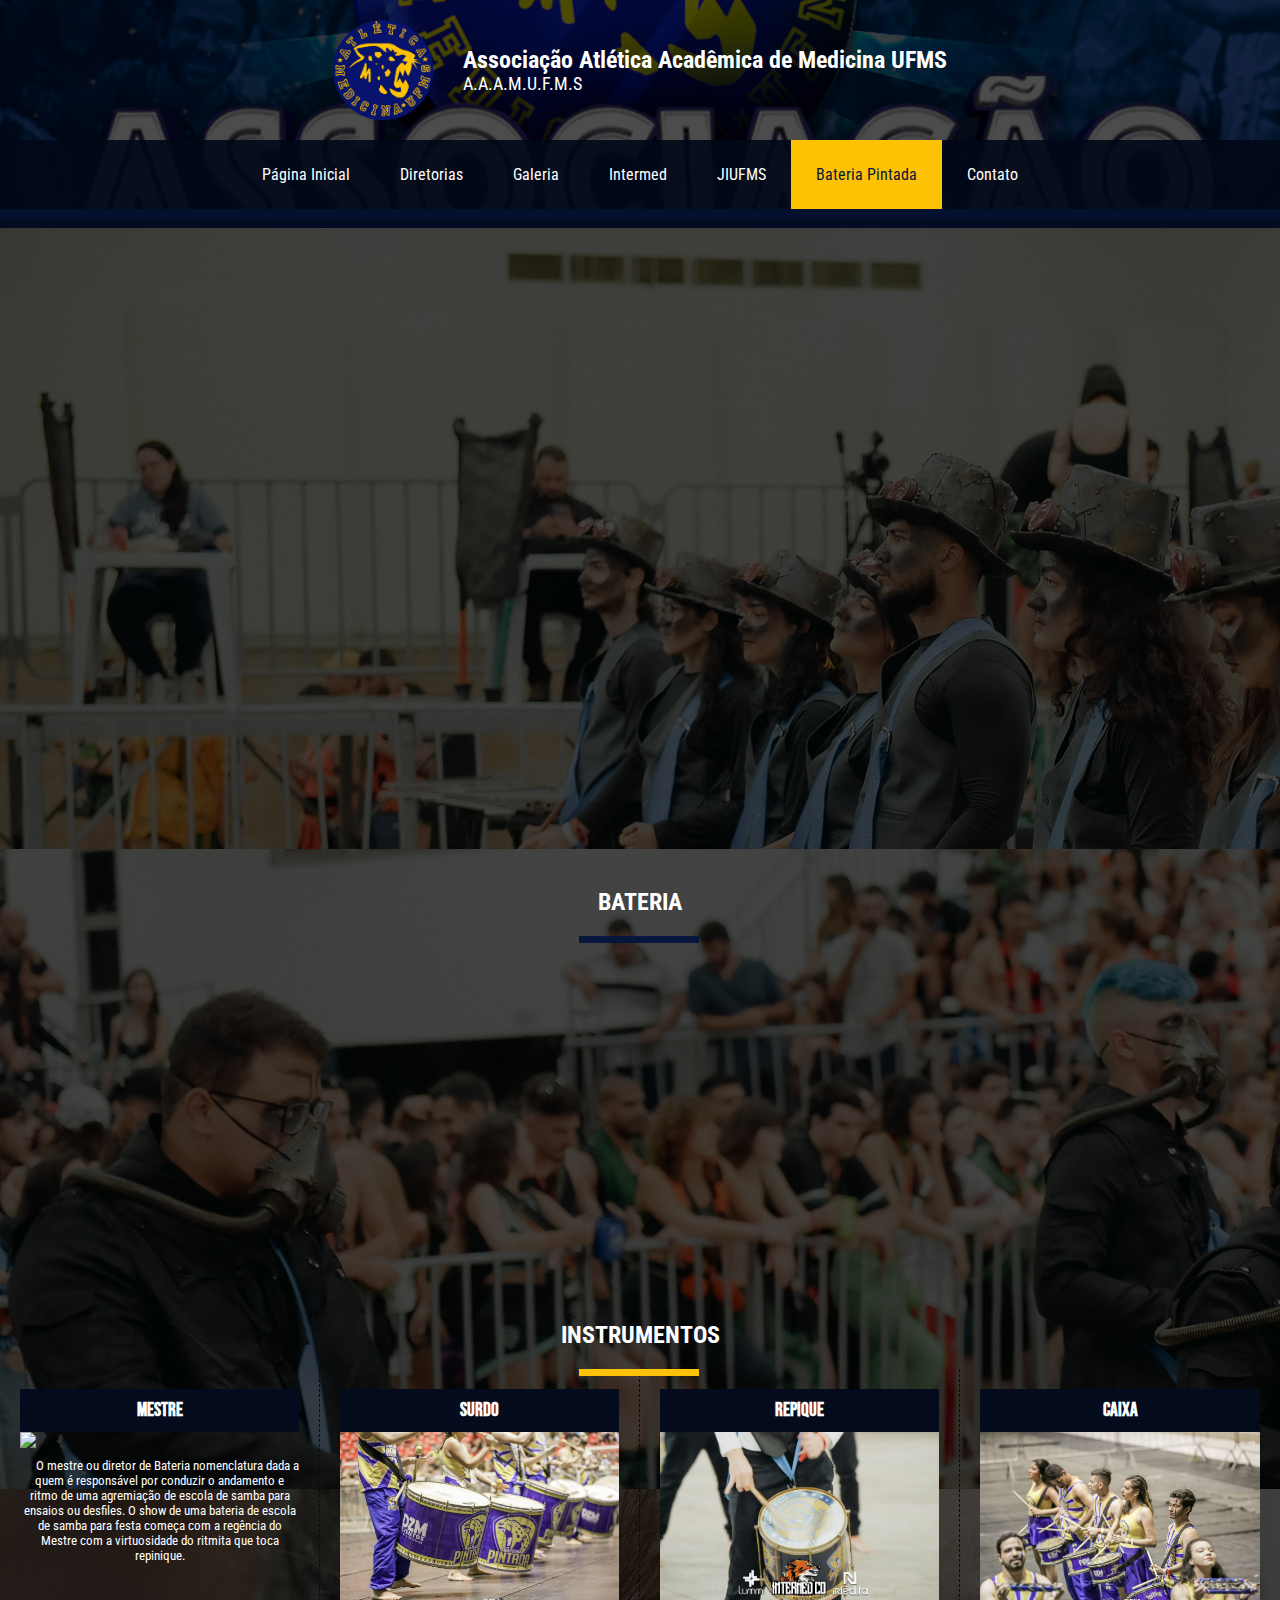
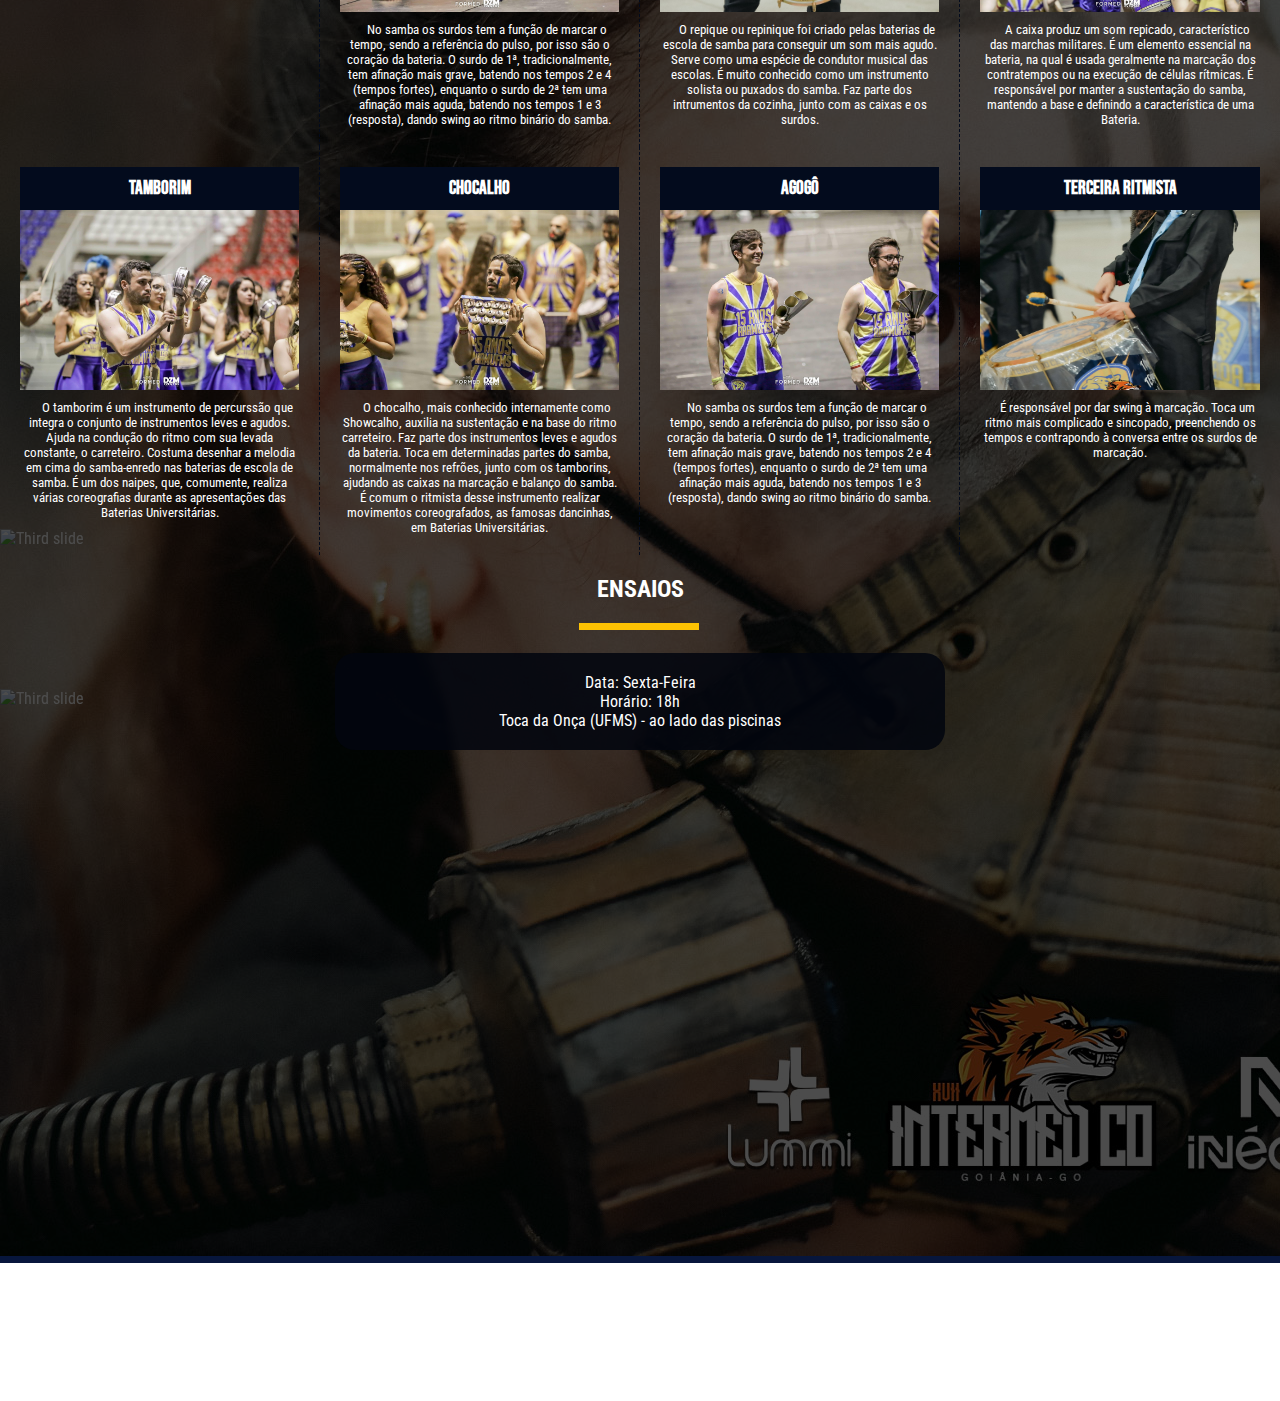
==== bateria.html @ c2d191d9 "K" ====
<!DOCTYPE html>
<html>

<head>
    <title>AAAMUFMS - PINTADA</title>
    <meta charset="utf-8">
    <meta http-equiv="X-UA-Compatible" content="IE=edge">
    <meta name="viewport" content="width=device-width, initial-scale=1.0">
    <meta name="description"
        content="Esse site representa a página web da atlética de medicina da Faculdade Federal de Mato Grosso do Sul, a Pintada. Aqui informações, notícias, dados e tudo sobre a pintada será postado">
    <meta name="robots" content="index, follow">
    <meta name="author" content="Guilherme Garcia - Guizão">
    <link rel="icon" type="imagem/png" href="/icons/LogotipoIcon.ico" />
    <link rel="stylesheet" href="https://cdn.jsdelivr.net/npm/bootstrap@4.1.3/dist/css/bootstrap.min.css"
        integrity="sha384-MCw98/SFnGE8fJT3GXwEOngsV7Zt27NXFoaoApmYm81iuXoPkFOJwJ8ERdknLPMO" crossorigin="anonymous">
    <link rel="preconnect" href="https://fonts.googleapis.com">
    <link rel="preconnect" href="https://fonts.gstatic.com" crossorigin>
    <link href="https://fonts.googleapis.com/css2?family=Roboto+Condensed:wght@300;400&display=swap" rel="stylesheet">
    <link href="https://fonts.googleapis.com/css2?family=Gloria+Hallelujah&display=swap" rel="stylesheet">
    <link href="https://fonts.googleapis.com/css2?family=Bebas+Neue&display=swap" rel="stylesheet">
    <script src="https://ajax.googleapis.com/ajax/libs/jquery/3.6.1/jquery.min.js"></script>
    <script src="javascript/jquery.shorten.js"></script>
    <script src="javascript/jquery.shorten.min.js"></script>
    <script src="javascript/jquery.bcSwipe.js"></script>
    <script src="javascript/jquery.bcSwipe.min.js"></script>

    <!--   CSS  -->
    <link rel="stylesheet" type="text/css" href="nav.css" />
    <link rel="stylesheet" type="text/css" href="bateria.css" />
    <link rel="stylesheet" type="text/css" href="foot.css" />
    <link rel="stylesheet" type="text/css" href="fonts.css" />
</head>

<body>
    <!-- -------------NAV------------ -->
    <nav class="nav">
        <div class="box-menu-buttom">
            <input type="checkbox" id="menu-buttom">
            <label for="menu-buttom" class="label-menu-buttom"><img src="icons/Menu_48px.png"></label>
        </div>
        <div class="nav-box-menuDispositivos"></div>
        <div class="nav-box-titulo">
            <img class="navIconeAtletica" src="icons/Vetor Logo Atlética.png">
            <div class="navTitulos">
                <p class="navTituloAtletica">Associação Atlética Acadêmica de Medicina UFMS</p>
                <p class="navSubtituloAtletica">A.A.A.M.U.F.M.S</p>
            </div>
        </div>
        <div class="nav-box-menu">
        </div>
    </nav>
    <!-- -------------MAIN------------ -->
    <main>
        <div class="carrossel">
            <div class="container-fluid">
                <div id="carouseBateria" class="carousel slide carousel-fade" data-ride="carousel">
                    <ol class="carousel-indicators">
                        <li data-target="#carouseBateria" data-slide-to="0" class="active"></li>
                        <li data-target="#carouseBateria" data-slide-to="1"></li>
                        <li data-target="#carouseBateria" data-slide-to="2"></li>
                        <li data-target="#carouseBateria" data-slide-to="3"></li>
                        <li data-target="#carouseBateria" data-slide-to="4"></li>
                    </ol>
                    <div class="carousel-inner">
                        <div class="carousel-item active">
                            <img class="d-block w-100" src="images/bateria/foto1.jpg" alt="First slide">
                            <div class="carousel-caption d-flex flex-column justify-content-center h-100"
                                style="top: 0">
                                <h2>"Tata ti catata tá!!!"</h5>
                                    <p>#VEMSERPINTADA</p>
                            </div>
                        </div>
                        <div class="carousel-item">
                            <img class="d-block w-100" src="images/bateria/foto2.jpg" alt="Second slide">
                            <div class="carousel-caption d-flex flex-column justify-content-center h-100"
                                style="top: 0">
                                <h2>"Vamos tocar no Intermed!!!"</h5>
                                    <p>#VEMSERPINTADA</p>
                            </div>
                        </div>
                        <div class="carousel-item">
                            <img class="d-block w-100" src="images/bateria/foto3.jpg" alt="Third slide">
                            <div class="carousel-caption d-flex flex-column justify-content-center h-100"
                                style="top: 0">
                                <h2>"Tocar o terror é tradição!!!"</h5>
                                    <p>#VEMSERPINTADA</p>
                            </div>
                        </div>
                        <div class="carousel-item">
                            <img class="d-block w-100" src="images/bateria/foto4.jpg" alt="Third slide">
                            <div class="carousel-caption d-flex flex-column justify-content-center h-100"
                                style="top: 0">
                                <h2>"Cuidado que a poeira vai subir!!!"</h5>
                                    <p>#VEMSERPINTADA</p>
                            </div>
                        </div>
                        <div class="carousel-item">
                            <img class="d-block w-100" src="images/bateria/foto5.jpg" alt="Third slide">
                            <div class="carousel-caption d-flex flex-column justify-content-center h-100"
                                style="top: 0">
                                <h2>"É bom se segurar porque a Pintada vem aí!!!"</h5>
                                    <p>#VEMSERPINTADA</p>
                            </div>
                        </div>
                    </div>
                    <a class="carousel-control-prev" href="#carouseBateria" role="button" data-slide="prev">
                        <span class="carousel-control-prev-icon" aria-hidden="true"></span>
                        <span class="sr-only">Previous</span>
                    </a>
                    <a class="carousel-control-next" href="#carouseBateria" role="button" data-slide="next">
                        <span class="carousel-control-next-icon" aria-hidden="true"></span>
                        <span class="sr-only">Next</span>
                    </a>
                </div>
            </div>
        </div>
        <div class="content-definition">
            <div class="definition-title title">
                <h2>BATERIA</h2>
            </div>
            <div class="definition-conteudo">
                <div class="definition-text">
                    <p>
                        <b>O que é a BATERIA?</b>
                        <br>
                        <br>
                        &nbsp;&nbsp;&nbsp;&nbsp;&nbsp;A bateria da Atlética foi batizada PINTADA, em alusão à onça
                        pintada, símbolo do pantanal.
                        As baterias universitárias começaram como forma de torcida nas arquibancadas dos jogos
                        interatléticas, mas aos poucos ficaram maiores, mais complexas, e aqui não foi diferente.
                        Hoje, a grande maioria das atléticas de medicina possuem bateria, com intuito de crescer em
                        número e tornar suas apresentações cada vez mais elaboradas.
                        A Pintada há 18 anos vem se aprimorando, ganhando nome e espaço, na cidade de Campo Grande e em
                        sua principal competição, o Intermed-CO.
                        <br>
                        &nbsp;&nbsp;&nbsp;&nbsp;&nbsp;O que começou como parte da torcida, é hoje uma competição entre
                        14 atléticas de medicina no Intermed-CO e 4 no JIMS (Jogos Interatléticas de Mato Grosso do
                        Sul), que começou em 2013.
                        O desafio já consolidado no Intermed-CO, conta com jurados oriundos de todo o país e
                        praticamente um dia inteiro do evento é dedicado à competição. As baterias universitárias também
                        estão nascendo em inúmeras atléticas
                        de Campo Grande, com o objetivo de mostrar do que são capazes nos JIMS e demandando atenção
                        especial da Pintada a este evento que vem crescendo em nossa capital.
                        <br>
                        &nbsp;&nbsp;&nbsp;&nbsp;&nbsp;Os integrantes da bateria são exclusivamente acadêmicos do curso
                        de medicina e eventualmente conta com auxílio de profissionais da área para ajudar
                        durante a elaboração da apresentação. Os acadêmicos dedicam-se arduamente durante o ano em
                        ensaios semanais, para por fim competirem no auge de nossas competições, o Intermed-CO.
                    </p>
                </div>
                <div class="img-definition">
                    <img src="images/bateria/Bateria Simbolo PNG.png">
                </div>
            </div>
        </div>
        <div class="box-instrumentos">
            <div class="instrumentos-title title">
                <h2>INSTRUMENTOS</h2>
            </div>
            <div class="instrumentos-grid-content">
                <div class="item-instrumento">
                    <h1>Mestre</h1>
                    <img src="images/bateria/instrumentos/mestre/mestre.JPG">
                    <p>&nbsp;&nbsp;&nbsp;&nbsp;&nbsp;O mestre ou diretor de Bateria nomenclatura dada a quem é responsável por
                         conduzir o andamento e ritmo de uma agremiação de escola de samba para ensaios ou desfiles. O show de uma bateria de escola de samba para festa começa com a regência do Mestre com a virtuosidade do ritmita que toca repinique.
                    </p>
                </div>
                <div class="item-instrumento">
                    <h1>Surdo</h1>
                    <img src="images/bateria/instrumentos/surdo/surdo.JPG">
                    <p>&nbsp;&nbsp;&nbsp;&nbsp;&nbsp;No samba os surdos tem a função de marcar o tempo, sendo a referência do pulso, 
                        por isso são o coração da bateria. O surdo de 1ª, tradicionalmente, tem afinação
                        mais grave, batendo nos tempos 2 e 4 (tempos fortes), enquanto o surdo de 2ª 
                        tem uma afinação mais aguda, batendo nos tempos 1 e 3 (resposta), dando swing
                        ao ritmo  binário do samba.
                    </p>
                </div>
                <div class="item-instrumento">
                    <h1>Repique</h1>
                    <img src="images/bateria/instrumentos/repique/repique.jpg">
                    <p>&nbsp;&nbsp;&nbsp;&nbsp;&nbsp;O repique ou repinique foi criado pelas
                        baterias de escola de samba para conseguir um som mais agudo. Serve como 
                        uma espécie de condutor musical das escolas. É muito conhecido como um instrumento 
                        solista ou puxados do samba. Faz parte dos intrumentos da cozinha, junto com as caixas e os surdos.
                    </p>
                </div>
                <div class="item-instrumento">
                    <h1>Caixa</h1>
                    <img src="images/bateria/instrumentos/caixa/caixa.JPG">
                    <p>&nbsp;&nbsp;&nbsp;&nbsp;&nbsp;A caixa produz um som repicado,
                        característico das marchas militares. É um elemento essencial
                        na bateria, na qual é usada geralmente na marcação dos contratempos
                        ou na execução de células rítmicas. É responsável por manter a sustentação
                        do samba, mantendo a base e definindo a característica de uma Bateria.
                    </p>
                </div>
                <div class="item-instrumento">
                    <h1>Tamborim</h1>
                    <img src="images/bateria/instrumentos/tamborin/tamborim.JPG">
                    <p>&nbsp;&nbsp;&nbsp;&nbsp;&nbsp;O tamborim é um instrumento de percurssão
                        que integra o conjunto de instrumentos leves e agudos. Ajuda na condução
                        do ritmo com sua levada constante, o carreteiro. Costuma desenhar a melodia em cima do
                        samba-enredo nas baterias de escola de samba. É um dos naipes, que, comumente, realiza
                        várias coreografias durante as apresentações das Baterias Universitárias.
        
                    </p>
                </div>
                <div class="item-instrumento">
                    <h1>Chocalho</h1>
                    <img src="images/bateria/instrumentos/chocalho/chocalho.JPG">
                    <p>&nbsp;&nbsp;&nbsp;&nbsp;&nbsp;O chocalho, mais conhecido internamente como
                        Showcalho, auxilia na sustentação e na base do ritmo carreteiro. Faz parte dos
                        instrumentos leves e agudos da bateria. Toca em determinadas partes do samba,
                        normalmente nos refrões, junto com os tamborins, ajudando as caixas na marcação e balanço
                        do samba. É comum o ritmista desse instrumento realizar movimentos coreografados, as famosas
                        dancinhas, em Baterias Universitárias.
                    </p>
                </div>
                <div class="item-instrumento">
                    <h1>Agogô</h1>
                    <img src="images/bateria/instrumentos/agogo/agogo.JPG">
                    <p>&nbsp;&nbsp;&nbsp;&nbsp;&nbsp;No samba os surdos tem a função de marcar o tempo, sendo a referência do pulso, 
                        por isso são o coração da bateria. O surdo de 1ª, tradicionalmente, tem afinação
                        mais grave, batendo nos tempos 2 e 4 (tempos fortes), enquanto o surdo de 2ª 
                        tem uma afinação mais aguda, batendo nos tempos 1 e 3 (resposta), dando swing
                        ao ritmo  binário do samba.
                    </p>
                </div>
                <div class="item-instrumento">
                    <h1>Terceira Ritmista</h1>
                    <img src="images/bateria/instrumentos/terceiraritmista/terceira.jpg">
                    <p>&nbsp;&nbsp;&nbsp;&nbsp;&nbsp;É responsável por dar swing à marcação. Toca
                        um ritmo mais complicado e sincopado, preenchendo os tempos e contrapondo à conversa
                        entre os surdos de marcação. 
                    </p>
                </div>                
            </div>
        </div>
        <div class="box-cronograma">
            <div class="cronograma-title title">
                <h2>ENSAIOS</h2>
            </div>
            <div class="cronograma-div-content">
                <div class="cronograma-div-content-box">
                    <p>Data: Sexta-Feira <br>
                       Horário: 18h      <br>
                       Toca da Onça (UFMS) -  ao lado das piscinas</p>
                </div>
            </div>
        </div>
    </main>
    <!-- -------------FOOT------------ -->
    <foot class="foot">
        <div class="foot-content">
            <div class="foot-coluna">
                <p>Presidência</p>
                <p>Produtos</p>
                <p>Eventos</p>
            </div>
            <div class="foot-coluna">
                <p>Marketing</p>
                <p>Secretaria</p>
                <p>Esportes</p>
            </div>
            <div class="foot-icon">
                <img src="icons/Vetor Logo Atlética Amarelo PNG.png">
                <p>Criado por Guizão</p>
            </div>
            <div class="foot-coluna">
                <p>Parcerias</p>
                <p>Intermed</p>
                <p>JIUFMS</p>
            </div>
            <div class="foot-coluna">
                <p>JIU</p>
                <p>Bateria</p>
                <p>Fale conosco</p>
            </div>
        </div>
    </foot>
</body>
<script src="https://ajax.googleapis.com/ajax/libs/jquery/3.6.1/jquery.min.js"
    integrity="sha384-q8i/X+965DzO0rT7abK41JStQIAqVgRVzpbzo5smXKp4YfRvH+8abtTE1Pi6jizo"
    crossorigin="anonymous"></script>
<script src="https://cdn.jsdelivr.net/npm/popper.js@1.14.3/dist/umd/popper.min.js"
    integrity="sha384-ZMP7rVo3mIykV+2+9J3UJ46jBk0WLaUAdn689aCwoqbBJiSnjAK/l8WvCWPIPm49"
    crossorigin="anonymous"></script>
<script src="https://cdn.jsdelivr.net/npm/bootstrap@4.1.3/dist/js/bootstrap.min.js"
    integrity="sha384-ChfqqxuZUCnJSK3+MXmPNIyE6ZbWh2IMqE241rYiqJxyMiZ6OW/JmZQ5stwEULTy"
    crossorigin="anonymous"></script>
<!--======================MenuCell==========================-->
<script>

</script>
<!--======================FundoSlide==========================-->
<!-- --------------NAVCREATOR----------- -->
<script src="creatorNav.js"></script>
<!-- --------------END----------- -->

</html>
---- nav.css ----
/*=========================================================*/
/*=========================================================*/
@media only screen and (min-width: 800px) {
.li-diretorias:hover > ul{
    display: initial;
    height: auto !important;
}
}
@media only screen and (max-width: 800px) {
    main {
        z-index: 0;
        position: relative;
    }
    .label-menu-buttom {
        display: initial;
    }

    .label-menu-buttom img {
        width: 100%;
    }

    .nav-box-titulo {
        padding: 20px;
    }

    .nav-box-menu {
        position: absolute;
        top: 83px;
        left: 0;
        right: 0;
        z-index: 1;
        visibility: hidden;
    }

    .box-menu-buttom {
        background-color: rgba(2, 8, 24, 0.8);
        ;
        padding: 20px;
        display: flex !important;
        justify-content: flex-start;
        width: 100%;
    }

    .box-menu-buttom label {
        max-width: 35px;
    }

    .box-menu-buttom input {
        display: none !important;
    }

    .menu-list li {
        padding-right: 0;
    }
    .menu-list a
    {
        width: 100%;
    }
    .nav-box-menu ul li {
        width: 100%;
    }

    .nav-box-menu ul li ul {
        position: relative;
        width: 80%;
        left: 0;
        margin-left: 20px;
    }    
}
/*=========================================================*/
/*=========================================================*/
*{
    text-decoration: none !important;
    margin: 0;
    padding: 0;
    box-sizing: border-box;    
    color: white;
    list-style-type: none;
    font-family: 'Roboto Condensed', sans-serif;
}
main {
    z-index: 0;
    position: relative;
}
nav::before{
    content: "";
    position: absolute;
    z-index: -1;
    background-image: url(images/FundoNav.png);
    background-size: cover;
    background-repeat: no-repeat;
    background-position: center;
    filter: brightness(30%);
    width: 100%;
    height: 100%;
}
nav
{
    z-index: 1;
    position: relative;
    width: 100%;
    min-height: 125px;
    /*background-color: #07163C;*/
    display: flex;
    flex-direction: column;
    box-shadow: 0px 7px 0px 2px #041133be, 0px 7px 0px 12px #030c22;
    align-items: center;
    justify-content: space-around;                     
}
.nav-box-titulo
{   
    margin-top: 20px;
    margin-bottom: 20px;
    display: flex;
    width: 100%;
    flex-direction: row;
    align-items: center;
    justify-content: center;
}
.navIconeAtletica
{
    margin-right: 30px;
    max-width: 100px;
}
.navTitulos
{
    display: flex;
    flex-direction: column;
}
.navTitulos p:nth-child(1)
{
    font-size: 1.5rem;
    font-weight: bold;
    margin-bottom: 0px;
}
.navTitulos p:nth-child(2)
{
    font-size: 1.1rem;
}
.nav-box-menu
{    
    background-color: #020818e6;
    
    justify-items: center;
    width: 100%;
}
#menu-buttom:checked ~ .nav-box-menu
{
    visibility: visible;
}
.nav-box-menuDispositivos
{
    display: none;
}
.menu-list
{
    display: flex;
    flex-direction: row;
    flex-wrap: wrap;
    flex-flow: row wrap;
    width: 100%;
    justify-content: center;
    margin-bottom: 0px !important;
}
.menu-list li{
    display: flex;
    padding: 25px;
    align-items: center;
    justify-content: center;
}
.li-diretorias
{
    position: relative;
}
.menu-list-diretorias
{
    position: absolute;
    left: 0;
    z-index: 10;
    top: 0;
    left: 124px;
    background-color: #07163c;
    height: 0px;
    display: none;    
}
.menu-list li:hover{
    background-color: #0a1f53;
    cursor: grab;
    color: white;
}
.box-menu-buttom
{
    display: none;
}
.label-menu-buttom
{
    font-size: 20px;
    color: #1111 !important;
    cursor: grab;    
}
.atual
{
    background-color: #fdc203;
    color: #07163c;
}
.atual li{
    background-color: #fdc203;
    color: #07163c;
}
---- bateria.css ----
@media only screen and (max-width: 800px) {
    .instrumentos-grid-content {
        width: 100%;
        display: grid;
        grid-template-columns: 80vw !important;
        background-color: #07163c;
        align-items: center;
        justify-content: center;
    }
    .item-instrumento img {
        width: 100%;
        max-height: 300px !important;
        margin-bottom: 10px;
    }
    .item-instrumento {
        padding: 20px;
        display: flex;
        flex-direction: column;
        justify-items: center;
        align-items: center;
        position: relative;
        border-right: 0px !important;
        text-align: center;
    }
}

/*========================Carrossel============================*/
/*========================Carrossel============================*/

#carouseBateria .carousel-inner,
#mainSlider .carousel-item.active {
    max-height: 50vw;
}

.carousel-item {
    max-height: 50vw;
    height: 100% !important;
}

.carousel-item img {
    filter: brightness(0.3);

}

#carouseBateria .carousel-caption h2 {
    font-size: 8vw;
    font-family: Better Yesterday;
}

#carouseBateria .carousel-caption p {
    font-size: 2vw;
    font-weight: 300;
    color: white;
}

.container-fluid {
    padding: 0 !important;
}

/*=======================CONTENT=============================*/
/*=======================CONTENT=============================*/
.content-definition {
    display: flex;
    align-items: center;
    flex-direction: column;
}

.definition-conteudo {
    padding: 40px;
    padding-top: 0;
    width: 100%;
    display: flex;
    flex-direction: row;
    flex-wrap: wrap;
    align-items: center;
    justify-content: center;
}

.img-definition {
    width: 10vw;
    min-width: 200px;
}

.img-definition img {
    width: 100%;
}

.title {
    text-align: center;
    padding: 20px;
    position: relative;
    width: 100%;
    color: #07163c;
}

.title::after {
    content: "";
    top: 68px;
    width: 120px;
    left: calc(50% - 61px);
    height: 7px;
    color: #07163c;
    position: absolute;
    background-color: #07163c;
    z-index: 20;
}

.definition-text {
    padding: 20px;
    width: 70vw;
}

.definition-text p,
.definition-text b {
    color: #07163c;
    text-align: justify;
}

/*=======================INSTRUMENTOS=============================*/
/*=======================INSTRUMENTOS=============================*/
.instrumentos-title {
    text-align: center;
    padding: 20px;
    position: relative;
    width: 100%;
    color: white !important;
}

.instrumentos-title::after {
    content: "";
    top: 68px;
    width: 120px;
    left: calc(50% - 61px);
    height: 7px;
    color: white !important;
    position: absolute;
    background-color: #fdc203 !important;
    z-index: 20;
}

.box-instrumentos {
    background-color: #07163c;
}

.instrumentos-grid-content {
    width: 100%;
    display: grid;
    grid-template-columns: 1fr 1fr 1fr 1fr;
    background-color: #07163c;
}

.item-instrumento {
    padding: 20px;
    display: flex;
    flex-direction: column;
    justify-items: center;
    align-items: center;
    position: relative;
    border-right: 1px dashed #030b1d;
    text-align: center;
}

.item-instrumento:nth-child(8),
.item-instrumento:nth-child(4) {
    padding: 20px;
    display: flex;
    flex-direction: column;
    justify-items: center;
    align-items: center;
    position: relative;
    border-right: 0 !important;
}

.item-instrumento img {
    width: 100%;
    max-height: 180px;
    margin-bottom: 10px;
}

.item-instrumento h1 {
    font-size: 1.2rem;
    font-family: Bebas Neue;
    width: 100%;
    padding: 10px;
    background-color: #030b1d;
}

.item-instrumento p {
    color: white;
    text-align: center;
    font-size: 0.8rem;
}
/*=======================ENSAIOS=============================*/
/*=======================ENSAIOS=============================*/
.box-cronograma
{
    width: 100%;  
    position: relative;  
    min-height: 500px;
}
.box-cronograma::before{
    content: "";
    width: 100%;
    height: 100%;
    background-image: url("images/bateria/pintadinho.png");
    background-repeat: no-repeat;
    background-size: cover;
    background-position: center;
    position: absolute;
    top: 0;    
    z-index: -1;
}
.box-cronograma::after{
    content: "";
    width: 100%;
    height: 100%;
    background-color: #020818da;
    background-repeat: no-repeat;
    background-size: cover;
    position: absolute;
    top: 0;    
    z-index: -1;
}
.cronograma-title {
    text-align: center;
    padding: 20px;
    position: relative;
    width: 100%;
    color: aliceblue !important;
}

.cronograma-title::after {
    content: "";
    top: 68px;
    width: 120px;
    left: calc(50% - 61px);
    height: 7px;
    color: aliceblue !important;
    position: absolute;
    background-color: #fdc203 !important;
    z-index: 20;
}
.cronograma-div-content
{
    padding: 30px;    
    display: flex;
    align-items: center;
    justify-items: center;
    justify-content: center;  
    height: 50%;  
}
.cronograma-div-content-box
{
    width: 50%;
    background-color: #02060fe0;
    text-align: center;
    padding: 20px;
    border-radius: 20px;
    display: flex;
    align-items: center;
    justify-items: center;
    justify-content: center;
}
.cronograma-div-content-box p 
{
    color: white;
    margin: 0;
}
---- foot.css ----
@media only screen and (max-width: 800px) {  
    .foot-content
    {
        grid-template-columns: 100% !important;
        grid-template-rows: auto;
    }
    .foot-icon
    {
        grid-row: 1;
        margin-bottom: 30px;
    }  
}
/*=========================================================*/
/*=========================================================*/

.foot-content
{
    background-color: #07163c;
    display: grid;
    grid-template-columns: repeat( auto-fit, minmax(50px, 1fr));       
    align-items: center;
    padding: 40px;
    justify-items: center;   
}
.foot-coluna
{
    display: flex;
    flex-direction: column;
    align-items: center;
}
.foot-coluna p{
    color: #afafaf;
    cursor: grab;
}
.foot-coluna p:hover{
    color: #ebebeb;
    font-weight: bold;
    
}
.foot-icon
{
    max-width: 100px;
    text-align: center;
    color: #07163c;
    font-size: 0.8rem;
}
.foot-icon p 
{
    color: #afafaf;
    font-size: 0.8rem;
}
.foot-icon img{
    width: 100%;
    margin-bottom: 10px;
}
---- fonts.css ----
@import url('https://fonts.googleapis.com/css2?family=Roboto+Condensed:wght@300;400&display=swap');
@import url('https://fonts.googleapis.com/css2?family=Gloria+Hallelujah&display=swap');
@import url('https://fonts.googleapis.com/css2?family=Bebas+Neue&display=swap');

@font-face {
    font-family: Better Yesterday;
    src: url("fonts/Better\ Yesterday.otf");
}

@font-face {
    font-family: LilJohnny;
    src: url("fonts/LilJohnny_PERSONAL_USE_ONLY.otf");
}
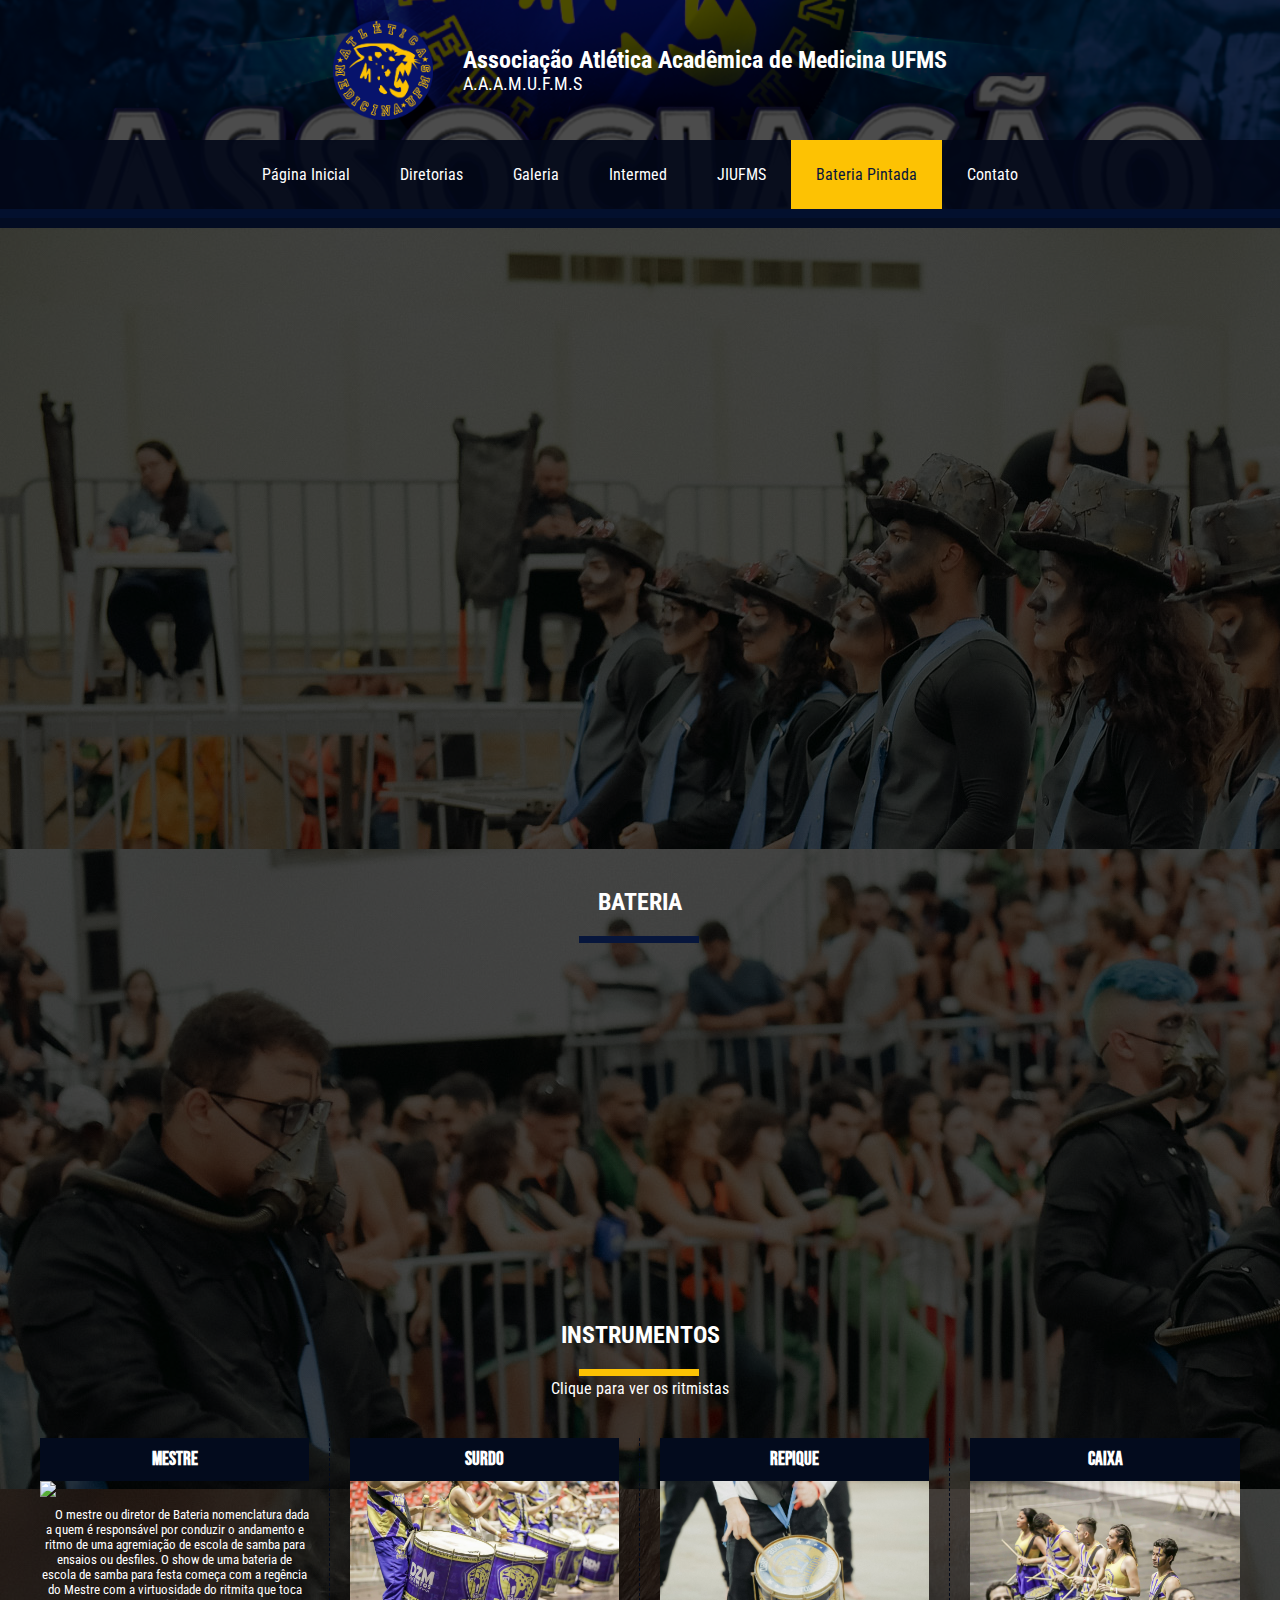
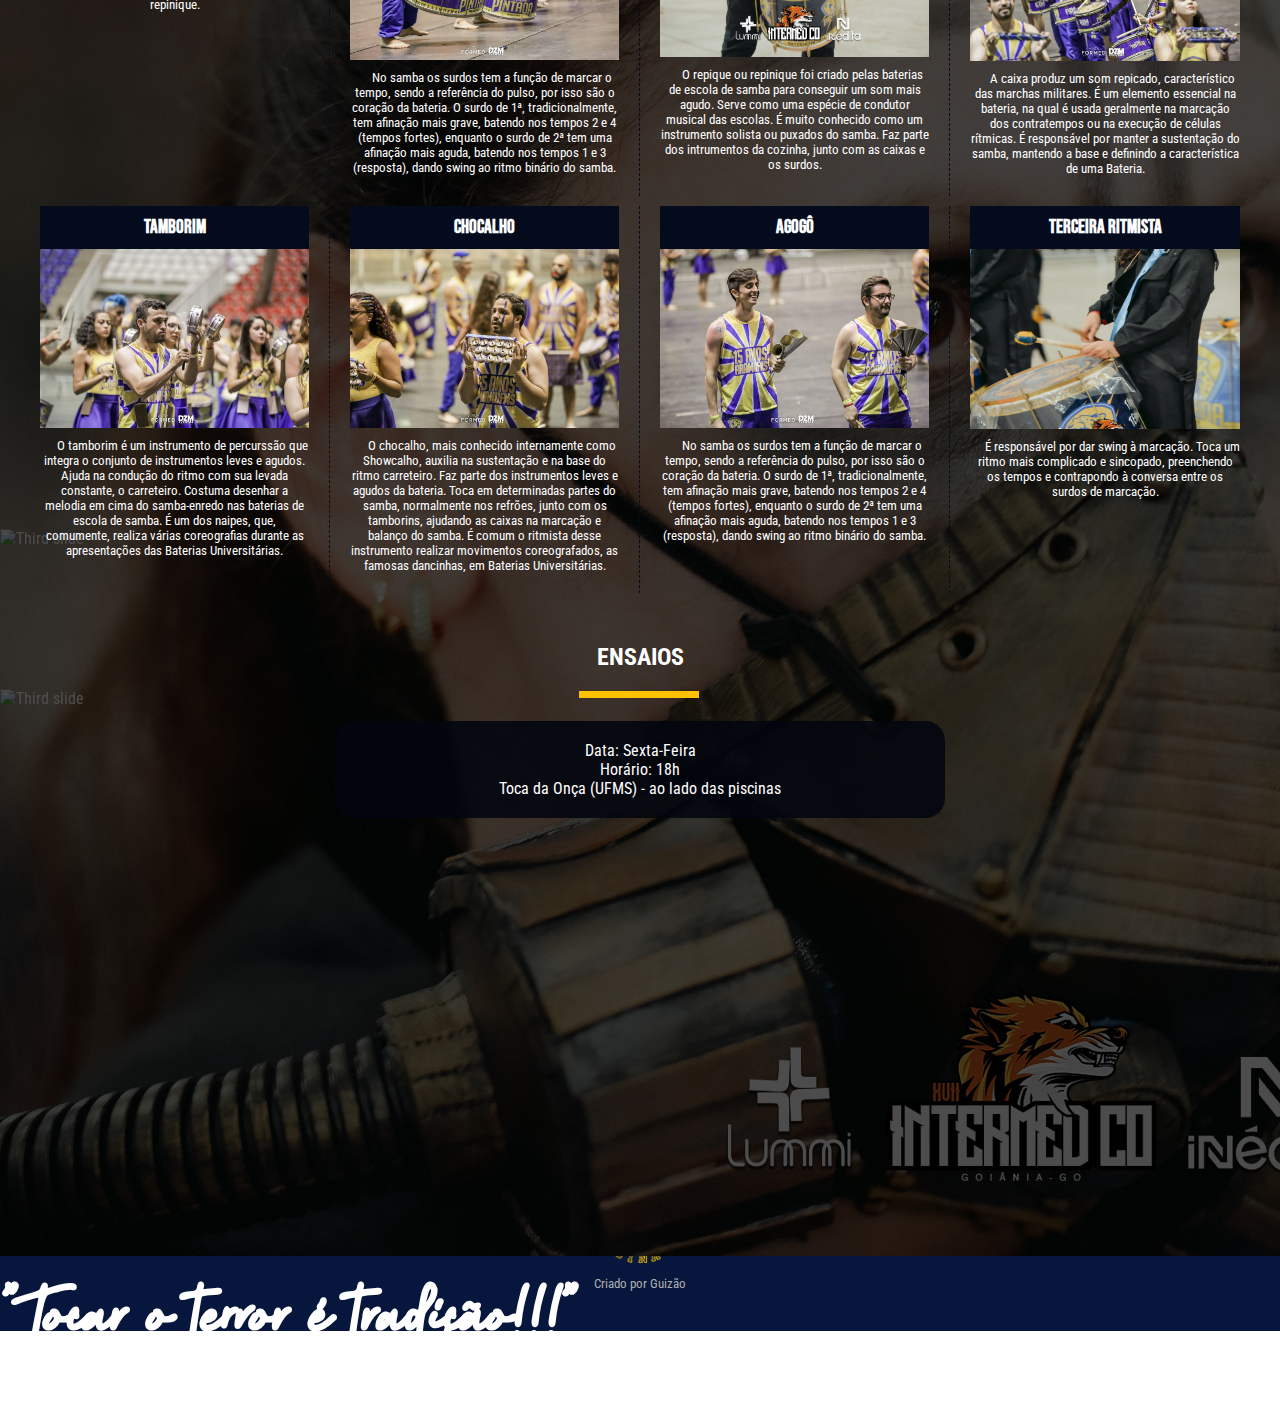
==== commit c96d59d9: "bateria" ====
--- a/bateria.html
+++ b/bateria.html
@@ -156,35 +156,188 @@
         <div class="box-instrumentos">
             <div class="instrumentos-title title">
                 <h2>INSTRUMENTOS</h2>
+                <p>Clique para ver os ritmistas</p>
             </div>
             <div class="instrumentos-grid-content">
                 <div class="item-instrumento">
+                    <div class="box-superior-ritmista">
+                        <div class="title-ritmista-superior">
+                            <h1>Mestre</h1>
+                        </div>
+                        <div class="item-ritmista-content">
+                        <div class="ritmista-item">
+                            <img src="images/bateria/instrumentos/mestre/galeazzi.png">
+                            <div class="ritmista-text">
+                                <p class="ritmista-name">Gabriel Galeazzi - MED24</p>
+                                <p class="ritmista-igg">@gabrielgaleazzi</p>
+                            </div>
+                        </div>
+                    </div>
+                    </div>
                     <h1>Mestre</h1>
                     <img src="images/bateria/instrumentos/mestre/mestre.JPG">
-                    <p>&nbsp;&nbsp;&nbsp;&nbsp;&nbsp;O mestre ou diretor de Bateria nomenclatura dada a quem é responsável por
-                         conduzir o andamento e ritmo de uma agremiação de escola de samba para ensaios ou desfiles. O show de uma bateria de escola de samba para festa começa com a regência do Mestre com a virtuosidade do ritmita que toca repinique.
-                    </p>
-                </div>
-                <div class="item-instrumento">
+                    <p>&nbsp;&nbsp;&nbsp;&nbsp;&nbsp;O mestre ou diretor de Bateria nomenclatura dada a quem é
+                        responsável por
+                        conduzir o andamento e ritmo de uma agremiação de escola de samba para ensaios ou desfiles. O
+                        show de uma bateria de escola de samba para festa começa com a regência do Mestre com a
+                        virtuosidade do ritmita que toca repinique.
+                    </p>
+                </div>
+                <div class="item-instrumento">
+                    <div class="box-superior-ritmista">
+                        <div class="title-ritmista-superior">
+                            <h1>Surdo</h1>
+                        </div>
+                        <div class="item-ritmista-content">
+                        <div class="ritmista-item">
+                            <img src="images/bateria/instrumentos/surdo/lucao.png">
+                            <div class="ritmista-text">
+                                <p class="ritmista-name">Lucão - MED24</p>
+                                <p class="ritmista-igg">@lucasdessouza</p>
+                            </div>
+                        </div>
+                        <div class="ritmista-item">
+                            <img src="images/bateria/instrumentos/surdo/muralha.png">
+                            <div class="ritmista-text">
+                                <p class="ritmista-name">Muralha - MED26</p>
+                                <p class="ritmista-igg">@d_greatwall01</p>
+                            </div>
+                        </div>
+                        <div class="ritmista-item">
+                            <img src="images/bateria/instrumentos/surdo/gustavo.png">
+                            <div class="ritmista-text">
+                                <p class="ritmista-name">Gustavo - MED24</p>
+                                <p class="ritmista-igg">@guborgesm</p>
+                            </div>
+                        </div>
+                        <div class="ritmista-item">
+                            <img src="images/bateria/instrumentos/surdo/allan.png">
+                            <div class="ritmista-text">
+                                <p class="ritmista-name">Allan - MED26</p>
+                                <p class="ritmista-igg">@carminatti_allan</p>
+                            </div>
+                        </div>
+                        <div class="ritmista-item">
+                            <img src="images/bateria/instrumentos/surdo/anaclara.png">
+                            <div class="ritmista-text">
+                                <p class="ritmista-name">Ana Clara - MED27</p>
+                                <p class="ritmista-igg">@anaclaraosc</p>
+                            </div>
+                        </div>
+                        <div class="ritmista-item">
+                            <img src="images/bateria/instrumentos/surdo/ado.png">
+                            <div class="ritmista-text">
+                                <p class="ritmista-name">Ado - MED27</p>
+                                <p class="ritmista-igg">@ado_hoissa</p>
+                            </div>
+                        </div>
+                    </div>
+                    </div>
                     <h1>Surdo</h1>
                     <img src="images/bateria/instrumentos/surdo/surdo.JPG">
-                    <p>&nbsp;&nbsp;&nbsp;&nbsp;&nbsp;No samba os surdos tem a função de marcar o tempo, sendo a referência do pulso, 
+                    <p>&nbsp;&nbsp;&nbsp;&nbsp;&nbsp;No samba os surdos tem a função de marcar o tempo, sendo a
+                        referência do pulso,
                         por isso são o coração da bateria. O surdo de 1ª, tradicionalmente, tem afinação
-                        mais grave, batendo nos tempos 2 e 4 (tempos fortes), enquanto o surdo de 2ª 
+                        mais grave, batendo nos tempos 2 e 4 (tempos fortes), enquanto o surdo de 2ª
                         tem uma afinação mais aguda, batendo nos tempos 1 e 3 (resposta), dando swing
-                        ao ritmo  binário do samba.
-                    </p>
-                </div>
-                <div class="item-instrumento">
+                        ao ritmo binário do samba.
+                    </p>
+                </div>
+                <div class="item-instrumento">
+                    <div class="box-superior-ritmista">
+                        <div class="title-ritmista-superior">
+                            <h1>Repique</h1>
+                        </div>
+                        <div class="item-ritmista-content">
+                        <div class="ritmista-item">
+                            <img src="images/bateria/instrumentos/repique/vinicius.png">
+                            <div class="ritmista-text">
+                                <p class="ritmista-name">Vinicius - MED26</p>
+                                <p class="ritmista-igg">@vinicius_c_heck</p>
+                            </div>
+                        </div>
+                        <div class="ritmista-item">
+                            <img src="images/bateria/instrumentos/repique/bruno.png">
+                            <div class="ritmista-text">
+                                <p class="ritmista-name">Bruno - MED24</p>
+                                <p class="ritmista-igg">@bruno_uratani</p>
+                            </div>
+                        </div>
+                    </div>
+                    </div>
                     <h1>Repique</h1>
                     <img src="images/bateria/instrumentos/repique/repique.jpg">
                     <p>&nbsp;&nbsp;&nbsp;&nbsp;&nbsp;O repique ou repinique foi criado pelas
-                        baterias de escola de samba para conseguir um som mais agudo. Serve como 
-                        uma espécie de condutor musical das escolas. É muito conhecido como um instrumento 
-                        solista ou puxados do samba. Faz parte dos intrumentos da cozinha, junto com as caixas e os surdos.
-                    </p>
-                </div>
-                <div class="item-instrumento">
+                        baterias de escola de samba para conseguir um som mais agudo. Serve como
+                        uma espécie de condutor musical das escolas. É muito conhecido como um instrumento
+                        solista ou puxados do samba. Faz parte dos intrumentos da cozinha, junto com as caixas e os
+                        surdos.
+                    </p>
+                </div>
+                <div class="item-instrumento">
+                    <div class="box-superior-ritmista">
+                        <div class="title-ritmista-superior">
+                            <h1>Caixa</h1>
+                        </div>
+                        <div class="item-ritmista-content">
+                        <div class="ritmista-item">
+                            <img src="images/bateria/instrumentos/caixa/amanda.png">
+                            <div class="ritmista-text">
+                                <p class="ritmista-name">Amanda - MED27</p>
+                                <p class="ritmista-igg">@amandarabelo._</p>
+                            </div>
+                        </div>
+                        <div class="ritmista-item">
+                            <img src="images/bateria/instrumentos/caixa/kelvin.png">
+                            <div class="ritmista-text">
+                                <p class="ritmista-name">Kelvin - MED24</p>
+                                <p class="ritmista-igg">@kelvinap116</p>
+                            </div>
+                        </div>
+                        <div class="ritmista-item">
+                            <img src="images/bateria/instrumentos/caixa/malu.png">
+                            <div class="ritmista-text">
+                                <p class="ritmista-name">Malu - MED24</p>
+                                <p class="ritmista-igg">@maluvbrandao</p>
+                            </div>
+                        </div>
+                        <div class="ritmista-item">
+                            <img src="images/bateria/instrumentos/caixa/andre.png">
+                            <div class="ritmista-text">
+                                <p class="ritmista-name">André - MED25</p>
+                                <p class="ritmista-igg">@andre_willia</p>
+                            </div>
+                        </div>
+                        <div class="ritmista-item">
+                            <img src="images/bateria/instrumentos/caixa/dudu.png">
+                            <div class="ritmista-text">
+                                <p class="ritmista-name">Dudu - MED27</p>
+                                <p class="ritmista-igg">@leduardo_002</p>
+                            </div>
+                        </div>
+                        <div class="ritmista-item">
+                            <img src="images/bateria/instrumentos/caixa/giovanna.png">
+                            <div class="ritmista-text">
+                                <p class="ritmista-name">Giovanna - MED27</p>
+                                <p class="ritmista-igg">@gisalvatori</p>
+                            </div>
+                        </div>
+                        <div class="ritmista-item">
+                            <img src="images/bateria/instrumentos/caixa/victoria.png">
+                            <div class="ritmista-text">
+                                <p class="ritmista-name">Victória - MED26</p>
+                                <p class="ritmista-igg">@_villa1000</p>
+                            </div>
+                        </div>
+                        <div class="ritmista-item">
+                            <img src="images/bateria/instrumentos/caixa/malu27.png">
+                            <div class="ritmista-text">
+                                <p class="ritmista-name">Malu - MED27</p>
+                                <p class="ritmista-igg">@malu.assuncao27</p>
+                            </div>
+                        </div>
+                    </div>
+                    </div>
                     <h1>Caixa</h1>
                     <img src="images/bateria/instrumentos/caixa/caixa.JPG">
                     <p>&nbsp;&nbsp;&nbsp;&nbsp;&nbsp;A caixa produz um som repicado,
@@ -195,6 +348,62 @@
                     </p>
                 </div>
                 <div class="item-instrumento">
+                    <div class="box-superior-ritmista">
+                        <div class="title-ritmista-superior">
+                            <h1>Tamborim</h1>
+                        </div>
+                        <div class="item-ritmista-content">
+                        <div class="ritmista-item">
+                            <img src="images/bateria/instrumentos/tamborin/yan.png">
+                            <div class="ritmista-text">
+                                <p class="ritmista-name">Yan - MED27</p>
+                                <p class="ritmista-igg">@yan_riken</p>
+                            </div>
+                        </div>
+                        <div class="ritmista-item">
+                            <img src="images/bateria/instrumentos/tamborin/ph.png">
+                            <div class="ritmista-text">
+                                <p class="ritmista-name">Ph - MED22</p>
+                                <p class="ritmista-igg">@phvillas</p>
+                            </div>
+                        </div>
+                        <div class="ritmista-item">
+                            <img src="images/bateria/instrumentos/tamborin/saldivar.png">
+                            <div class="ritmista-text">
+                                <p class="ritmista-name">Saldivar - MED27</p>
+                                <p class="ritmista-igg">@matheussaldivar</p>
+                            </div>
+                        </div>
+                        <div class="ritmista-item">
+                            <img src="images/bateria/instrumentos/tamborin/vinicius22.png">
+                            <div class="ritmista-text">
+                                <p class="ritmista-name">Vinicius - MED22</p>
+                                <p class="ritmista-igg">@vinimascaros</p>
+                            </div>
+                        </div>
+                        <div class="ritmista-item">
+                            <img src="images/bateria/instrumentos/tamborin/vitoria.png">
+                            <div class="ritmista-text">
+                                <p class="ritmista-name">Vitoria - MED27</p>
+                                <p class="ritmista-igg">@vitorialmda</p>
+                            </div>
+                        </div>
+                        <div class="ritmista-item">
+                            <img src="images/bateria/instrumentos/tamborin/nathan.png">
+                            <div class="ritmista-text">
+                                <p class="ritmista-name">Nathan - MED25</p>
+                                <p class="ritmista-igg">@nathan_csouza</p>
+                            </div>
+                        </div>
+                        <div class="ritmista-item">
+                            <img src="images/bateria/instrumentos/tamborin/sarreta.png">
+                            <div class="ritmista-text">
+                                <p class="ritmista-name">Sarreta - MED26</p>
+                                <p class="ritmista-igg">@felipesarreta</p>
+                            </div>
+                        </div>
+                    </div>
+                    </div>
                     <h1>Tamborim</h1>
                     <img src="images/bateria/instrumentos/tamborin/tamborim.JPG">
                     <p>&nbsp;&nbsp;&nbsp;&nbsp;&nbsp;O tamborim é um instrumento de percurssão
@@ -202,10 +411,45 @@
                         do ritmo com sua levada constante, o carreteiro. Costuma desenhar a melodia em cima do
                         samba-enredo nas baterias de escola de samba. É um dos naipes, que, comumente, realiza
                         várias coreografias durante as apresentações das Baterias Universitárias.
-        
-                    </p>
-                </div>
-                <div class="item-instrumento">
+
+                    </p>
+                </div>
+                <div class="item-instrumento">
+                    <div class="box-superior-ritmista">
+                        <div class="title-ritmista-superior">
+                            <h1>Chocalho</h1>
+                        </div>
+                        <div class="item-ritmista-content">
+                        <div class="ritmista-item">
+                            <img src="images/bateria/instrumentos/chocalho/guineves.png">
+                            <div class="ritmista-text">
+                                <p class="ritmista-name">Guilherme - MED25</p>
+                                <p class="ritmista-igg">@guilhermneves</p>
+                            </div>
+                        </div>
+                        <div class="ritmista-item">
+                            <img src="images/bateria/instrumentos/chocalho/igor.png">
+                            <div class="ritmista-text">
+                                <p class="ritmista-name">Igor - MED27</p>
+                                <p class="ritmista-igg">@igorzanata</p>
+                            </div>
+                        </div>
+                        <div class="ritmista-item">
+                            <img src="images/bateria/instrumentos/chocalho/rebecca.png">
+                            <div class="ritmista-text">
+                                <p class="ritmista-name">Rebeca - MED24</p>
+                                <p class="ritmista-igg">@rebecaguidaf</p>
+                            </div>
+                        </div>
+                        <div class="ritmista-item">
+                            <img src="images/bateria/instrumentos/chocalho/robson.png">
+                            <div class="ritmista-text">
+                                <p class="ritmista-name">Robson - MED26</p>
+                                <p class="ritmista-igg">@robson.f.r</p>
+                            </div>
+                        </div>
+                    </div>
+                    </div>
                     <h1>Chocalho</h1>
                     <img src="images/bateria/instrumentos/chocalho/chocalho.JPG">
                     <p>&nbsp;&nbsp;&nbsp;&nbsp;&nbsp;O chocalho, mais conhecido internamente como
@@ -217,23 +461,82 @@
                     </p>
                 </div>
                 <div class="item-instrumento">
+                    <div class="box-superior-ritmista">
+                        <div class="title-ritmista-superior">
+                            <h1>Agogô</h1>
+                        </div>
+                        <div class="item-ritmista-content">
+                            <div class="ritmista-item">
+                                <img src="images/bateria/instrumentos/agogo/anaju.png">
+                                <div class="ritmista-text">
+                                    <p class="ritmista-name">Ana Júlia - MED25</p>
+                                    <p class="ritmista-igg">@anajucostac</p>
+                                </div>
+                            </div>
+                            <div class="ritmista-item">
+                                <img src="images/bateria/instrumentos/agogo/marwin.png">
+                                <div class="ritmista-text">
+                                    <p class="ritmista-name">Marwim - MED27</p>
+                                    <p class="ritmista-igg">@marwimmoura
+                                    </p>
+                                </div>
+                            </div>
+                            <div class="ritmista-item">
+                                <img src="images/bateria/instrumentos/agogo/anapaula.png">
+                                <div class="ritmista-text">
+                                    <p class="ritmista-name">Ana Paula - MED27</p>
+                                    <p class="ritmista-igg">@anaplp_</p>
+                                </div>
+                            </div>
+                        </div>
+                    </div>
                     <h1>Agogô</h1>
                     <img src="images/bateria/instrumentos/agogo/agogo.JPG">
-                    <p>&nbsp;&nbsp;&nbsp;&nbsp;&nbsp;No samba os surdos tem a função de marcar o tempo, sendo a referência do pulso, 
+                    <p>&nbsp;&nbsp;&nbsp;&nbsp;&nbsp;No samba os surdos tem a função de marcar o tempo, sendo a
+                        referência do pulso,
                         por isso são o coração da bateria. O surdo de 1ª, tradicionalmente, tem afinação
-                        mais grave, batendo nos tempos 2 e 4 (tempos fortes), enquanto o surdo de 2ª 
+                        mais grave, batendo nos tempos 2 e 4 (tempos fortes), enquanto o surdo de 2ª
                         tem uma afinação mais aguda, batendo nos tempos 1 e 3 (resposta), dando swing
-                        ao ritmo  binário do samba.
-                    </p>
-                </div>
-                <div class="item-instrumento">
+                        ao ritmo binário do samba.
+                    </p>
+                </div>
+                <div class="item-instrumento">
+                    <div class="box-superior-ritmista">
+                        <div class="title-ritmista-superior">
+                            <h1>Terceira Ritmista</h1>
+                        </div>
+                        <div class="title-ritmista-superior">
+                        <div class="ritmista-item">
+                            <img src="images/bateria/instrumentos/terceiraritmista/claudia.png">
+                            <div class="ritmista-text">
+                                <p class="ritmista-name">Cláudia - MED27</p>
+                                <p class="ritmista-igg">@crm_sc</p>
+                            </div>
+                        </div>
+                        <div class="ritmista-item">
+                            <img src="images/bateria/instrumentos/terceiraritmista/jessica.png">
+                            <div class="ritmista-text">
+                                <p class="ritmista-name">Jessica - MED23</p>
+                                <p class="ritmista-igg">@jess.soousa
+                                </p>
+                            </div>
+                        </div>
+                        <div class="ritmista-item">
+                            <img src="images/bateria/instrumentos/terceiraritmista/vittoria.png">
+                            <div class="ritmista-text">
+                                <p class="ritmista-name">Vittoria - MED25</p>
+                                <p class="ritmista-igg">@vi_marchesi</p>
+                            </div>
+                        </div>
+                        </div>
+                    </div>
                     <h1>Terceira Ritmista</h1>
                     <img src="images/bateria/instrumentos/terceiraritmista/terceira.jpg">
                     <p>&nbsp;&nbsp;&nbsp;&nbsp;&nbsp;É responsável por dar swing à marcação. Toca
                         um ritmo mais complicado e sincopado, preenchendo os tempos e contrapondo à conversa
-                        entre os surdos de marcação. 
-                    </p>
-                </div>                
+                        entre os surdos de marcação.
+                    </p>
+                </div>
             </div>
         </div>
         <div class="box-cronograma">
@@ -243,8 +546,8 @@
             <div class="cronograma-div-content">
                 <div class="cronograma-div-content-box">
                     <p>Data: Sexta-Feira <br>
-                       Horário: 18h      <br>
-                       Toca da Onça (UFMS) -  ao lado das piscinas</p>
+                        Horário: 18h <br>
+                        Toca da Onça (UFMS) - ao lado das piscinas</p>
                 </div>
             </div>
         </div>
@@ -297,4 +600,5 @@
 <script src="creatorNav.js"></script>
 <!-- --------------END----------- -->
 
+
 </html>--- a/bateria.css
+++ b/bateria.css
@@ -137,7 +137,9 @@
     background-color: #fdc203 !important;
     z-index: 20;
 }
-
+.instrumentos-title p{
+    margin-top: 30px;
+}
 .box-instrumentos {
     background-color: #07163c;
 }
@@ -147,10 +149,12 @@
     display: grid;
     grid-template-columns: 1fr 1fr 1fr 1fr;
     background-color: #07163c;
+    padding: 20px;
 }
 
 .item-instrumento {
     padding: 20px;
+    padding-top: 0;
     display: flex;
     flex-direction: column;
     justify-items: center;
@@ -158,12 +162,15 @@
     position: relative;
     border-right: 1px dashed #030b1d;
     text-align: center;
+    margin-bottom: 10px;
+
 }
 
 .item-instrumento:nth-child(8),
 .item-instrumento:nth-child(4) {
     padding: 20px;
     display: flex;
+    padding-top: 0;
     flex-direction: column;
     justify-items: center;
     align-items: center;
@@ -175,6 +182,7 @@
     width: 100%;
     max-height: 180px;
     margin-bottom: 10px;
+    
 }
 
 .item-instrumento h1 {
@@ -190,6 +198,87 @@
     text-align: center;
     font-size: 0.8rem;
 }
+.item-instrumento:hover .box-superior-ritmista{
+    opacity: 1;
+}
+.box-superior-ritmista
+{
+    opacity: 0;
+    position: absolute;
+    width: 100%;
+    height: 100%;
+    background-color: #00050eec;
+    transition: 0.25s;
+    cursor: grab;
+    padding: 5px;   
+    border-left: 3px solid #fdc203;
+    overflow-y: auto;
+}
+/* width */
+.box-superior-ritmista::-webkit-scrollbar {
+    width: 10px;
+  }
+  
+  /* Track */
+.box-superior-ritmista::-webkit-scrollbar-track {
+    background-color: grey;
+    border-radius: 10px;
+  }
+  
+  /* Handle */
+.box-superior-ritmista::-webkit-scrollbar-thumb {
+    background: #fdc203;
+    border-radius: 10px;
+  }
+
+.item-ritmista-content
+{
+    display: flex;
+    flex-direction: column;
+    flex-flow: column;  
+    flex-wrap: wrap;
+    
+}
+.title-ritmista-superior h1
+{
+    background-color: inherit  !important;
+}
+.ritmista-item
+{
+    display: flex;
+    flex-direction: row;
+    justify-content: center;
+    justify-items: center;
+    align-items: center;    
+    margin-bottom: 20px;   
+}
+.ritmista-item img
+{
+    max-width: 40px;
+    max-height: 40px;
+    border-radius: 50%;    
+    margin: 0;
+    margin-right: 10px;
+    padding: 0;
+}
+.ritmista-text
+{
+    display: flex;
+    justify-items: center;
+    align-items: center;
+    flex-direction: column;
+}
+.ritmista-igg{
+    font-size: 1rem !important;
+    color: #fdc203 !important;
+    margin: 0;
+}
+.ritmista-name
+{
+    margin: 0;
+    font-size: 1rem !important;
+}
+
 /*=======================ENSAIOS=============================*/
 /*=======================ENSAIOS=============================*/
 .box-cronograma
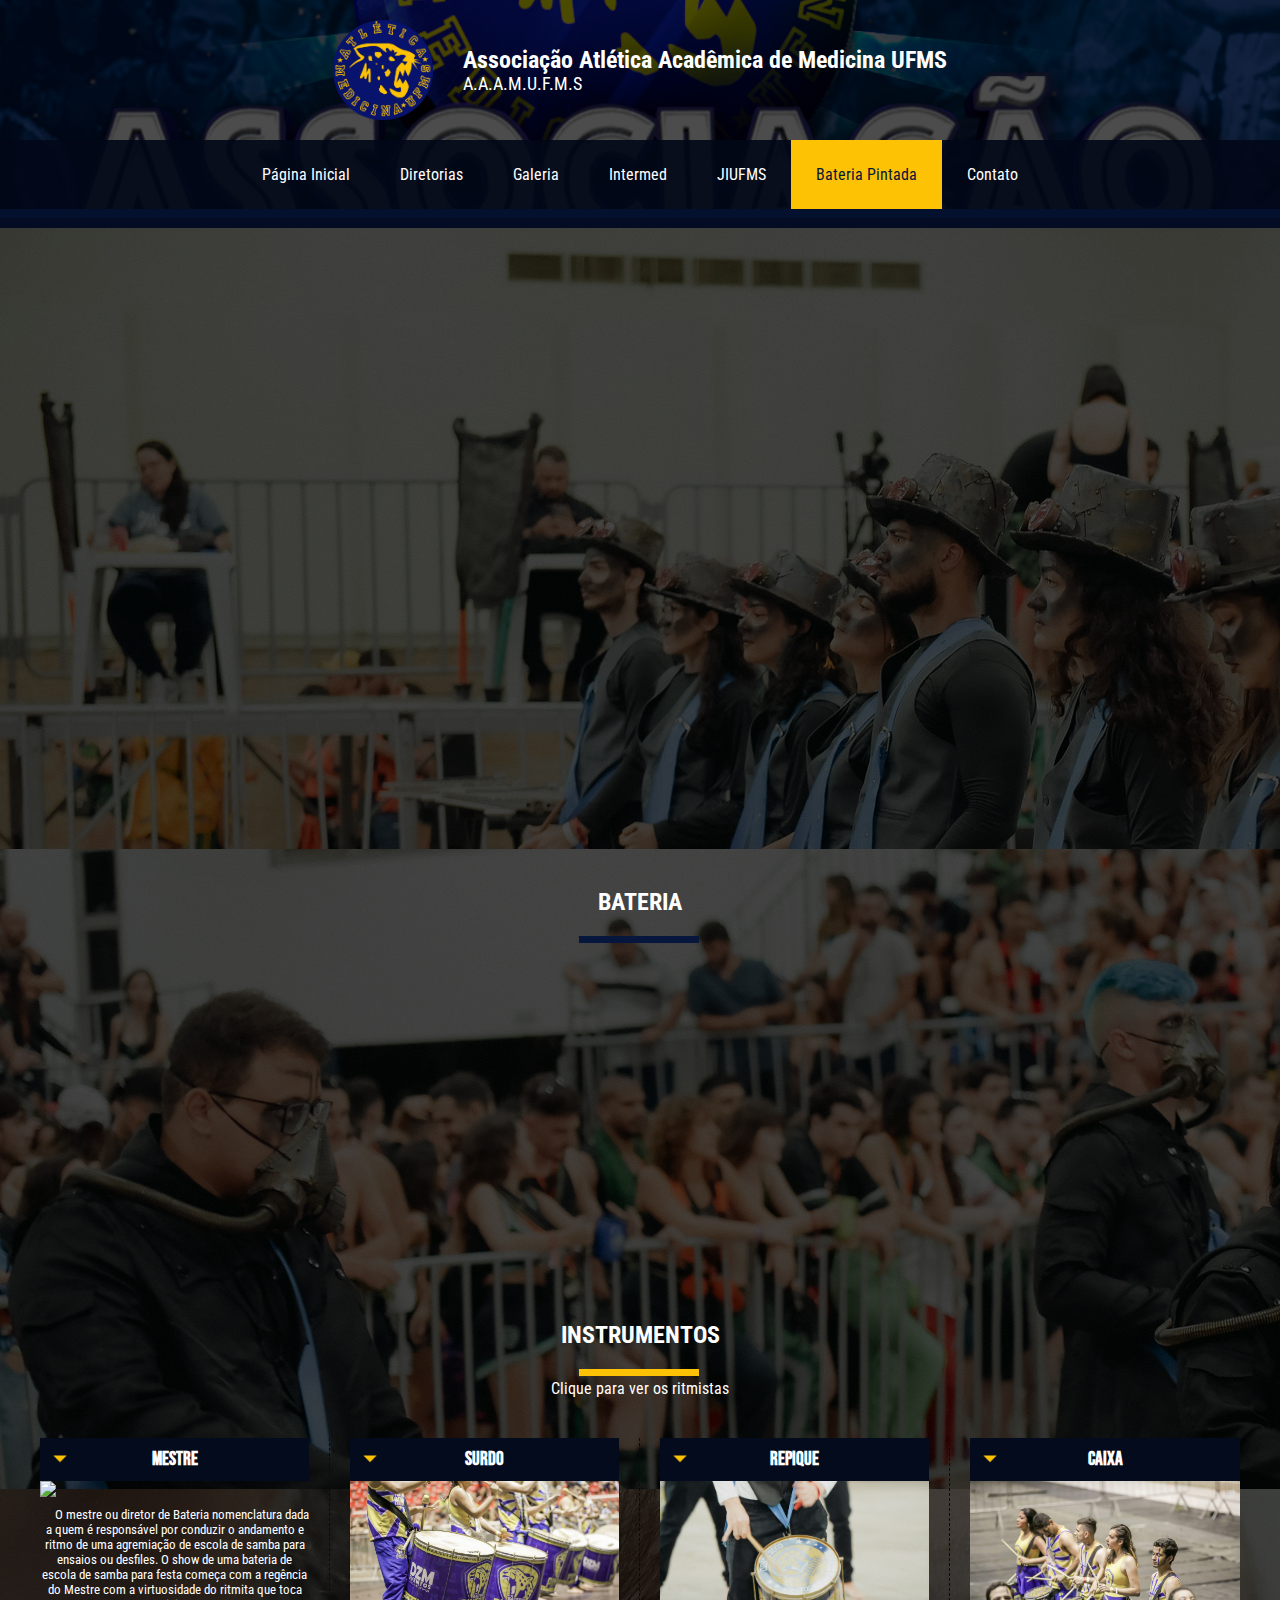
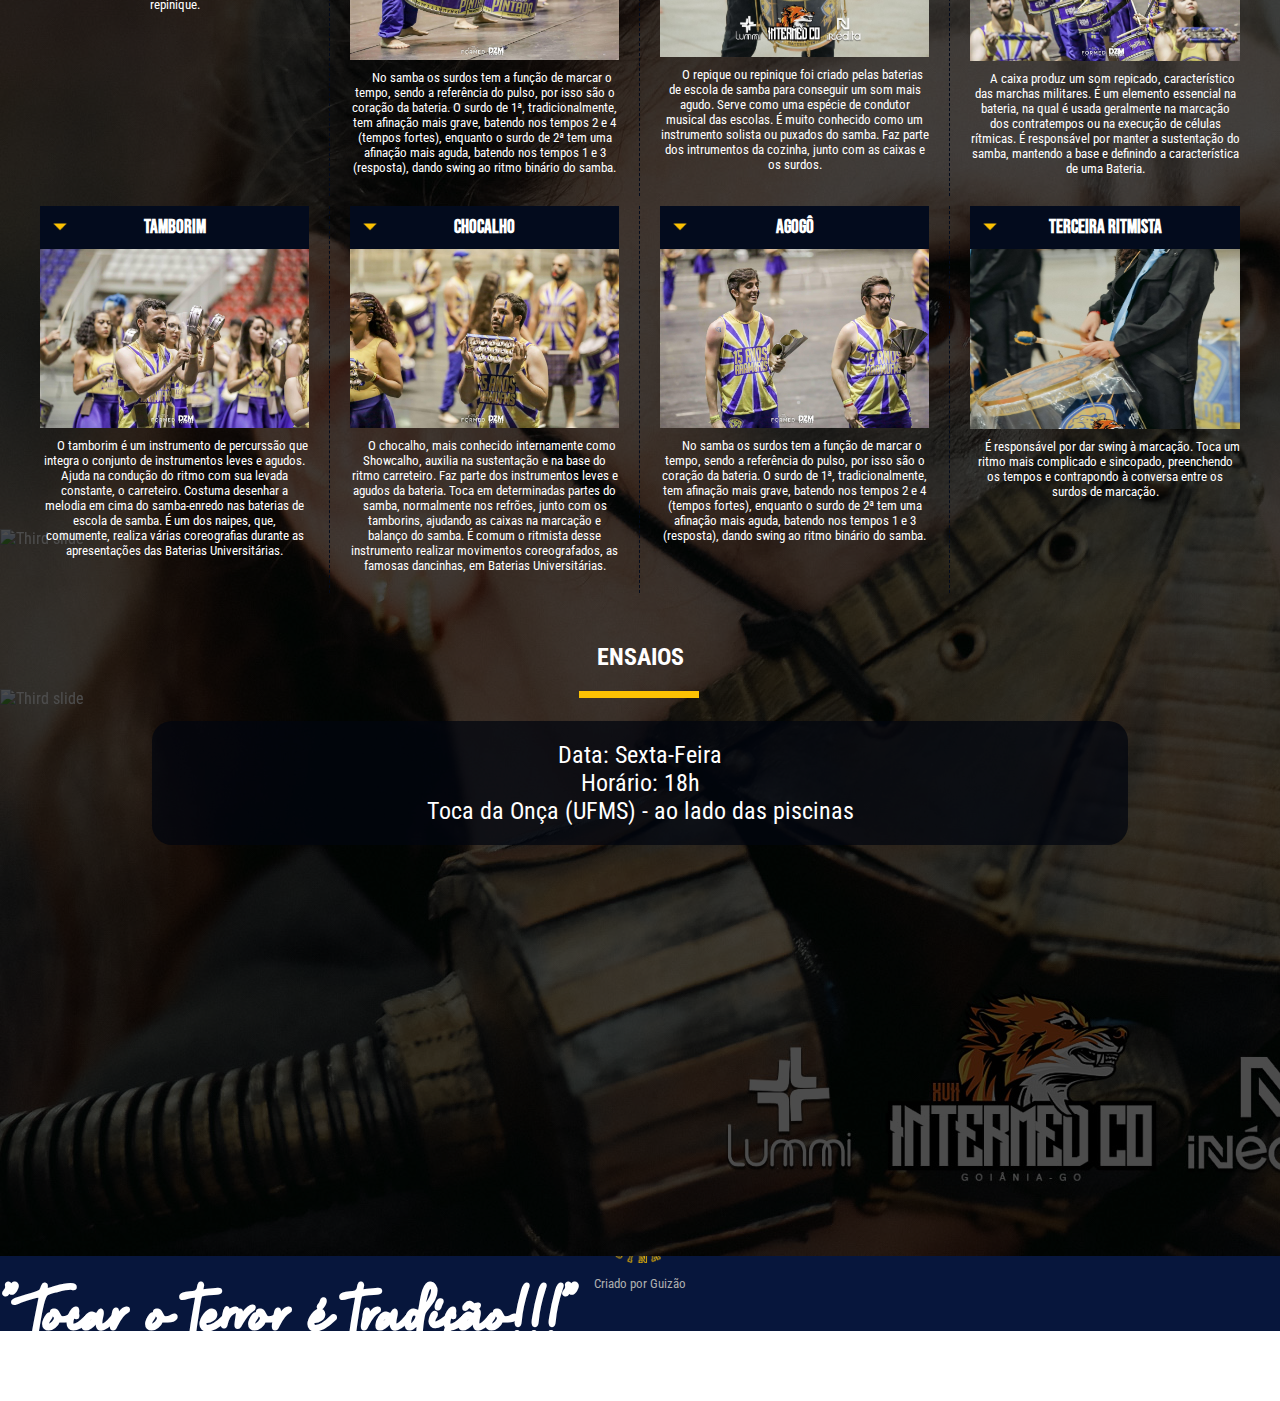
==== commit ad7949ff: "K" ====
--- a/bateria.html
+++ b/bateria.html
@@ -159,7 +159,7 @@
                 <p>Clique para ver os ritmistas</p>
             </div>
             <div class="instrumentos-grid-content">
-                <div class="item-instrumento">
+                <div class="item-instrumento" onclick="onClickRitmista(this)">
                     <div class="box-superior-ritmista">
                         <div class="title-ritmista-superior">
                             <h1>Mestre</h1>
@@ -183,7 +183,7 @@
                         virtuosidade do ritmita que toca repinique.
                     </p>
                 </div>
-                <div class="item-instrumento">
+                <div class="item-instrumento" onclick="onClickRitmista(this)">
                     <div class="box-superior-ritmista">
                         <div class="title-ritmista-superior">
                             <h1>Surdo</h1>
@@ -243,7 +243,7 @@
                         ao ritmo binário do samba.
                     </p>
                 </div>
-                <div class="item-instrumento">
+                <div class="item-instrumento" onclick="onClickRitmista(this)">
                     <div class="box-superior-ritmista">
                         <div class="title-ritmista-superior">
                             <h1>Repique</h1>
@@ -274,7 +274,7 @@
                         surdos.
                     </p>
                 </div>
-                <div class="item-instrumento">
+                <div class="item-instrumento" onclick="onClickRitmista(this)">
                     <div class="box-superior-ritmista">
                         <div class="title-ritmista-superior">
                             <h1>Caixa</h1>
@@ -347,7 +347,7 @@
                         do samba, mantendo a base e definindo a característica de uma Bateria.
                     </p>
                 </div>
-                <div class="item-instrumento">
+                <div class="item-instrumento" onclick="onClickRitmista(this)">
                     <div class="box-superior-ritmista">
                         <div class="title-ritmista-superior">
                             <h1>Tamborim</h1>
@@ -414,7 +414,7 @@
 
                     </p>
                 </div>
-                <div class="item-instrumento">
+                <div class="item-instrumento" onclick="onClickRitmista(this)">
                     <div class="box-superior-ritmista">
                         <div class="title-ritmista-superior">
                             <h1>Chocalho</h1>
@@ -460,7 +460,7 @@
                         dancinhas, em Baterias Universitárias.
                     </p>
                 </div>
-                <div class="item-instrumento">
+                <div class="item-instrumento" onclick="onClickRitmista(this)">
                     <div class="box-superior-ritmista">
                         <div class="title-ritmista-superior">
                             <h1>Agogô</h1>
@@ -500,7 +500,7 @@
                         ao ritmo binário do samba.
                     </p>
                 </div>
-                <div class="item-instrumento">
+                <div class="item-instrumento" onclick="onClickRitmista(this)">
                     <div class="box-superior-ritmista">
                         <div class="title-ritmista-superior">
                             <h1>Terceira Ritmista</h1>
@@ -591,8 +591,23 @@
 <script src="https://cdn.jsdelivr.net/npm/bootstrap@4.1.3/dist/js/bootstrap.min.js"
     integrity="sha384-ChfqqxuZUCnJSK3+MXmPNIyE6ZbWh2IMqE241rYiqJxyMiZ6OW/JmZQ5stwEULTy"
     crossorigin="anonymous"></script>
-<!--======================MenuCell==========================-->
+<!--==========================================================-->
 <script>
+    function onClickRitmista(e){        
+        var boxQueVaiAbrir = e.getElementsByClassName("box-superior-ritmista")[0];
+        
+        if(boxQueVaiAbrir.classList.contains("aberto"))
+        {
+            boxQueVaiAbrir.style.height = "0%";
+            boxQueVaiAbrir.classList.remove("aberto");
+        }
+        else
+        {
+            boxQueVaiAbrir.style.height = "100%";
+            boxQueVaiAbrir.classList.add("aberto");
+        }
+       
+    }
 
 </script>
 <!--======================FundoSlide==========================-->
--- a/bateria.css
+++ b/bateria.css
@@ -163,7 +163,7 @@
     border-right: 1px dashed #030b1d;
     text-align: center;
     margin-bottom: 10px;
-
+    cursor: grab;
 }
 
 .item-instrumento:nth-child(8),
@@ -176,6 +176,7 @@
     align-items: center;
     position: relative;
     border-right: 0 !important;
+    cursor: grab;
 }
 
 .item-instrumento img {
@@ -198,21 +199,17 @@
     text-align: center;
     font-size: 0.8rem;
 }
-.item-instrumento:hover .box-superior-ritmista{
-    opacity: 1;
-}
 .box-superior-ritmista
-{
-    opacity: 0;
-    position: absolute;
-    width: 100%;
-    height: 100%;
+{    
+    position: absolute;
+    width: calc(100% - 40px);
+    height: 0%;    
     background-color: #00050eec;
     transition: 0.25s;
-    cursor: grab;
-    padding: 5px;   
+    cursor: grab;    
     border-left: 3px solid #fdc203;
     overflow-y: auto;
+    
 }
 /* width */
 .box-superior-ritmista::-webkit-scrollbar {
@@ -239,6 +236,26 @@
     flex-wrap: wrap;
     
 }
+.title-ritmista-superior
+{
+    position: relative;
+}
+.item-instrumento>h1
+{
+    position: relative;
+}
+.item-instrumento>h1::after{
+    content: "";
+    position: absolute;
+    background-image: url("icons/sort_down_48px.png");
+    background-repeat: no-repeat;
+    background-size: cover;
+    width: 20px;
+    height: 20px;
+    top: calc(50% -10px);
+    left: 10px;
+
+}
 .title-ritmista-superior h1
 {
     background-color: inherit  !important;
@@ -340,8 +357,8 @@
 }
 .cronograma-div-content-box
 {
-    width: 50%;
-    background-color: #02060fe0;
+    width: 80%;
+    background-color: #02060fbd;
     text-align: center;
     padding: 20px;
     border-radius: 20px;
@@ -354,4 +371,5 @@
 {
     color: white;
     margin: 0;
+    font-size: 1.5rem;
 }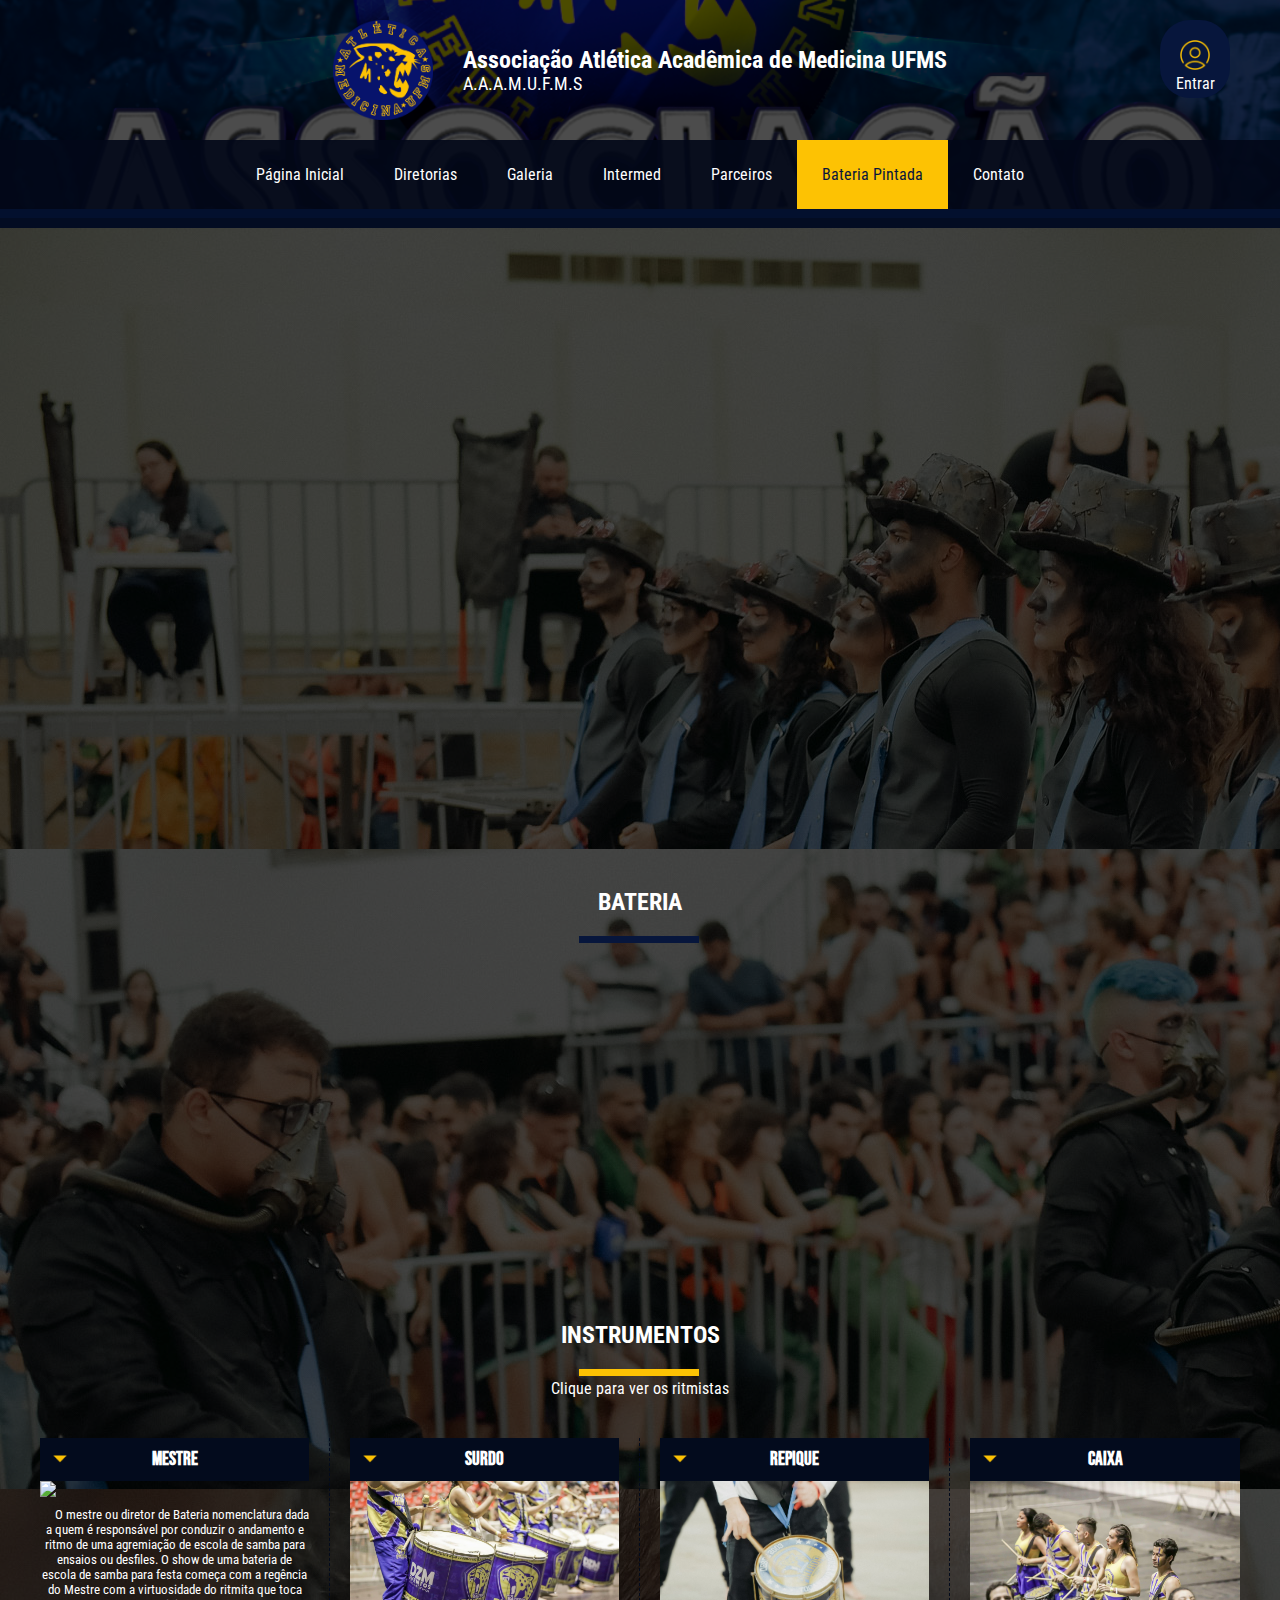
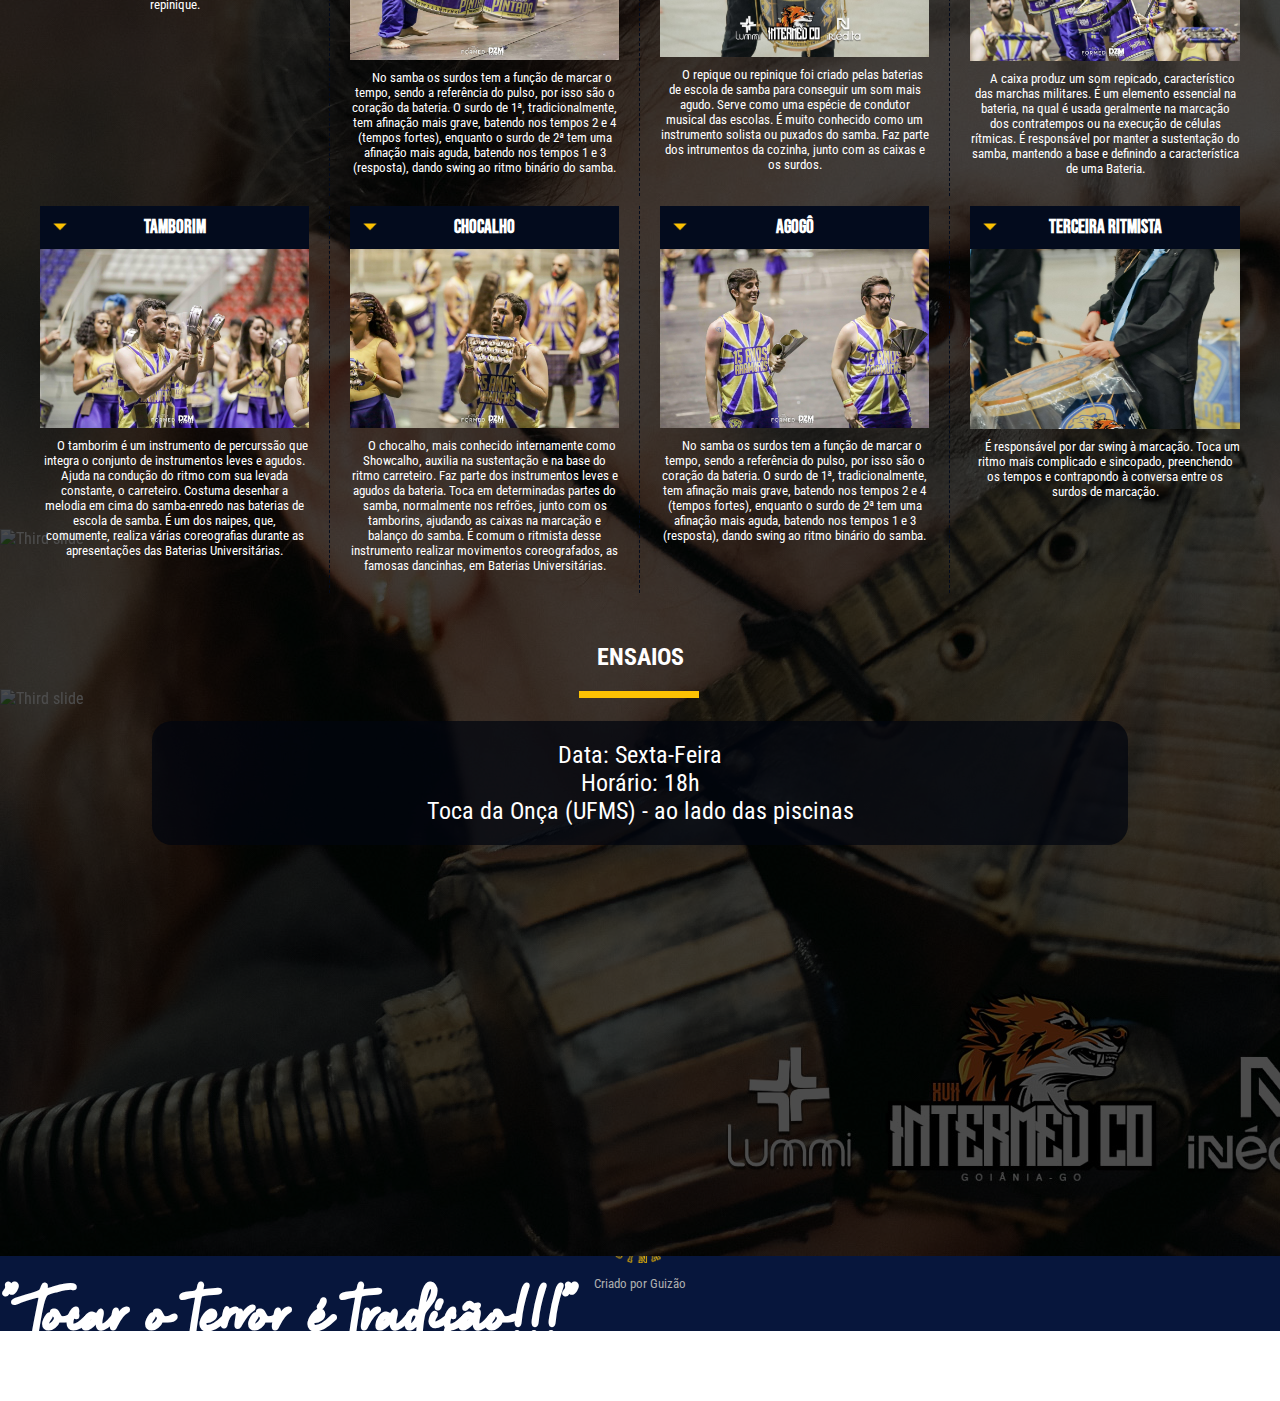
==== commit f63dbe50: "K" ====
--- a/bateria.html
+++ b/bateria.html
@@ -38,7 +38,14 @@
             <input type="checkbox" id="menu-buttom">
             <label for="menu-buttom" class="label-menu-buttom"><img src="icons/Menu_48px.png"></label>
         </div>
-        <div class="nav-box-menuDispositivos"></div>
+        <div class="nav-box-menuLogin">
+            <div class="foto-de-usuario">
+                <img src="icons/Male User_128px.png">
+            </div> 
+            <div class="nome-de-usuario">
+                <a><p>Entrar</p></a>
+            </div>
+        </div>
         <div class="nav-box-titulo">
             <img class="navIconeAtletica" src="icons/Vetor Logo Atlética.png">
             <div class="navTitulos">
@@ -591,7 +598,7 @@
 <script src="https://cdn.jsdelivr.net/npm/bootstrap@4.1.3/dist/js/bootstrap.min.js"
     integrity="sha384-ChfqqxuZUCnJSK3+MXmPNIyE6ZbWh2IMqE241rYiqJxyMiZ6OW/JmZQ5stwEULTy"
     crossorigin="anonymous"></script>
-<!--==========================================================-->
+<!--=========================BOXRITMISTAS=================================-->
 <script>
     function onClickRitmista(e){        
         var boxQueVaiAbrir = e.getElementsByClassName("box-superior-ritmista")[0];
@@ -604,13 +611,11 @@
         else
         {
             boxQueVaiAbrir.style.height = "100%";
-            boxQueVaiAbrir.classList.add("aberto");
-        }
-       
+            boxQueVaiAbrir.classList.add("aberto");           
+        }      
     }
-
 </script>
-<!--======================FundoSlide==========================-->
+<!--======================FundoSlide=====================================-->
 <!-- --------------NAVCREATOR----------- -->
 <script src="creatorNav.js"></script>
 <!-- --------------END----------- -->
--- a/nav.css
+++ b/nav.css
@@ -1,16 +1,18 @@
 /*=========================================================*/
 /*=========================================================*/
 @media only screen and (min-width: 800px) {
-.li-diretorias:hover > ul{
-    display: initial;
-    height: auto !important;
-}
-}
+    .li-diretorias:hover>ul {
+        display: initial;
+        height: auto !important;
+    }
+}
+
 @media only screen and (max-width: 800px) {
     main {
         z-index: 0;
         position: relative;
     }
+
     .label-menu-buttom {
         display: initial;
     }
@@ -32,9 +34,28 @@
         visibility: hidden;
     }
 
+    .nav-box-menuLogin-cell {
+        display: flex !important;
+        top: 20px;
+        right: 50px;
+        max-width: 141px;
+        flex-direction: column;
+        justify-items: center;
+        align-items: center;
+        background-color: #07163c;
+        border-radius: 30px;
+        padding: 20px;
+        justify-content: center;
+        cursor: grab;
+        margin: 20px;
+    }
+
+    .nav-box-menuLogin {
+        display: none !important;
+    }
+
     .box-menu-buttom {
         background-color: rgba(2, 8, 24, 0.8);
-        ;
         padding: 20px;
         display: flex !important;
         justify-content: flex-start;
@@ -52,10 +73,11 @@
     .menu-list li {
         padding-right: 0;
     }
-    .menu-list a
-    {
-        width: 100%;
-    }
+
+    .menu-list a {
+        width: 100%;
+    }
+
     .nav-box-menu ul li {
         width: 100%;
     }
@@ -65,24 +87,27 @@
         width: 80%;
         left: 0;
         margin-left: 20px;
-    }    
-}
-/*=========================================================*/
-/*=========================================================*/
-*{
+    }
+}
+
+/*=========================================================*/
+/*=========================================================*/
+* {
     text-decoration: none !important;
     margin: 0;
     padding: 0;
-    box-sizing: border-box;    
+    box-sizing: border-box;
     color: white;
     list-style-type: none;
     font-family: 'Roboto Condensed', sans-serif;
 }
+
 main {
     z-index: 0;
     position: relative;
 }
-nav::before{
+
+nav::before {
     content: "";
     position: absolute;
     z-index: -1;
@@ -94,8 +119,8 @@
     width: 100%;
     height: 100%;
 }
-nav
-{
+
+nav {
     z-index: 1;
     position: relative;
     width: 100%;
@@ -105,10 +130,39 @@
     flex-direction: column;
     box-shadow: 0px 7px 0px 2px #041133be, 0px 7px 0px 12px #030c22;
     align-items: center;
-    justify-content: space-around;                     
-}
-.nav-box-titulo
-{   
+    justify-content: space-around;
+}
+
+.nav-box-menuLogin {
+    position: absolute;
+    top: 20px;
+    right: 50px;
+    max-width: 70px;
+    display: flex;
+    flex-direction: column;
+    justify-items: center;
+    align-items: center;
+    justify-content: center;
+    cursor: grab;
+    background-color: #07163c;
+    border-radius: 30px;
+    padding: 20px;
+    padding-bottom: 5px;
+    transition: 0.2s;
+}
+.nav-box-menuLogin:hover {
+    background-color: #091d50;
+}
+.foto-de-usuario,
+.foto-de-usuario img {
+    width: 100%;
+}
+
+.nav-box-menuLogin-cell {
+    display: none;
+}
+
+.nav-box-titulo {
     margin-top: 20px;
     margin-bottom: 20px;
     display: flex;
@@ -117,43 +171,43 @@
     align-items: center;
     justify-content: center;
 }
-.navIconeAtletica
-{
+
+.navIconeAtletica {
     margin-right: 30px;
     max-width: 100px;
 }
-.navTitulos
-{
+
+.navTitulos {
     display: flex;
     flex-direction: column;
 }
-.navTitulos p:nth-child(1)
-{
+
+.navTitulos p:nth-child(1) {
     font-size: 1.5rem;
     font-weight: bold;
     margin-bottom: 0px;
 }
-.navTitulos p:nth-child(2)
-{
+
+.navTitulos p:nth-child(2) {
     font-size: 1.1rem;
 }
-.nav-box-menu
-{    
+
+.nav-box-menu {
     background-color: #020818e6;
-    
+
     justify-items: center;
     width: 100%;
 }
-#menu-buttom:checked ~ .nav-box-menu
-{
+
+#menu-buttom:checked~.nav-box-menu {
     visibility: visible;
 }
-.nav-box-menuDispositivos
-{
-    display: none;
-}
-.menu-list
-{
+
+.nav-box-menuDispositivos {
+    display: none;
+}
+
+.menu-list {
     display: flex;
     flex-direction: row;
     flex-wrap: wrap;
@@ -162,18 +216,19 @@
     justify-content: center;
     margin-bottom: 0px !important;
 }
-.menu-list li{
+
+.menu-list li {
     display: flex;
     padding: 25px;
     align-items: center;
     justify-content: center;
 }
-.li-diretorias
-{
+
+.li-diretorias {
     position: relative;
 }
-.menu-list-diretorias
-{
+
+.menu-list-diretorias {
     position: absolute;
     left: 0;
     z-index: 10;
@@ -181,29 +236,31 @@
     left: 124px;
     background-color: #07163c;
     height: 0px;
-    display: none;    
-}
-.menu-list li:hover{
+    display: none;
+}
+
+.menu-list li:hover {
     background-color: #0a1f53;
     cursor: grab;
     color: white;
 }
-.box-menu-buttom
-{
-    display: none;
-}
-.label-menu-buttom
-{
+
+.box-menu-buttom {
+    display: none;
+}
+
+.label-menu-buttom {
     font-size: 20px;
     color: #1111 !important;
-    cursor: grab;    
-}
-.atual
-{
+    cursor: grab;
+}
+
+.atual {
     background-color: #fdc203;
     color: #07163c;
 }
-.atual li{
+
+.atual li {
     background-color: #fdc203;
     color: #07163c;
 }--- a/bateria.css
+++ b/bateria.css
@@ -22,6 +22,10 @@
         border-right: 0px !important;
         text-align: center;
     }
+    .definition-text
+    {
+        width: 80vw !important;
+    }
 }
 
 /*========================Carrossel============================*/
@@ -208,7 +212,7 @@
     transition: 0.25s;
     cursor: grab;    
     border-left: 3px solid #fdc203;
-    overflow-y: auto;
+    overflow-y: scroll;
     
 }
 /* width */
@@ -251,10 +255,14 @@
     background-repeat: no-repeat;
     background-size: cover;
     width: 20px;
-    height: 20px;
-    top: calc(50% -10px);
+    height: 20px;   
     left: 10px;
-
+    transition: 0s !important;
+}
+.aberto + h1::after
+{
+    background-image: url("icons/sort_up_48px.png");
+   
 }
 .title-ritmista-superior h1
 {
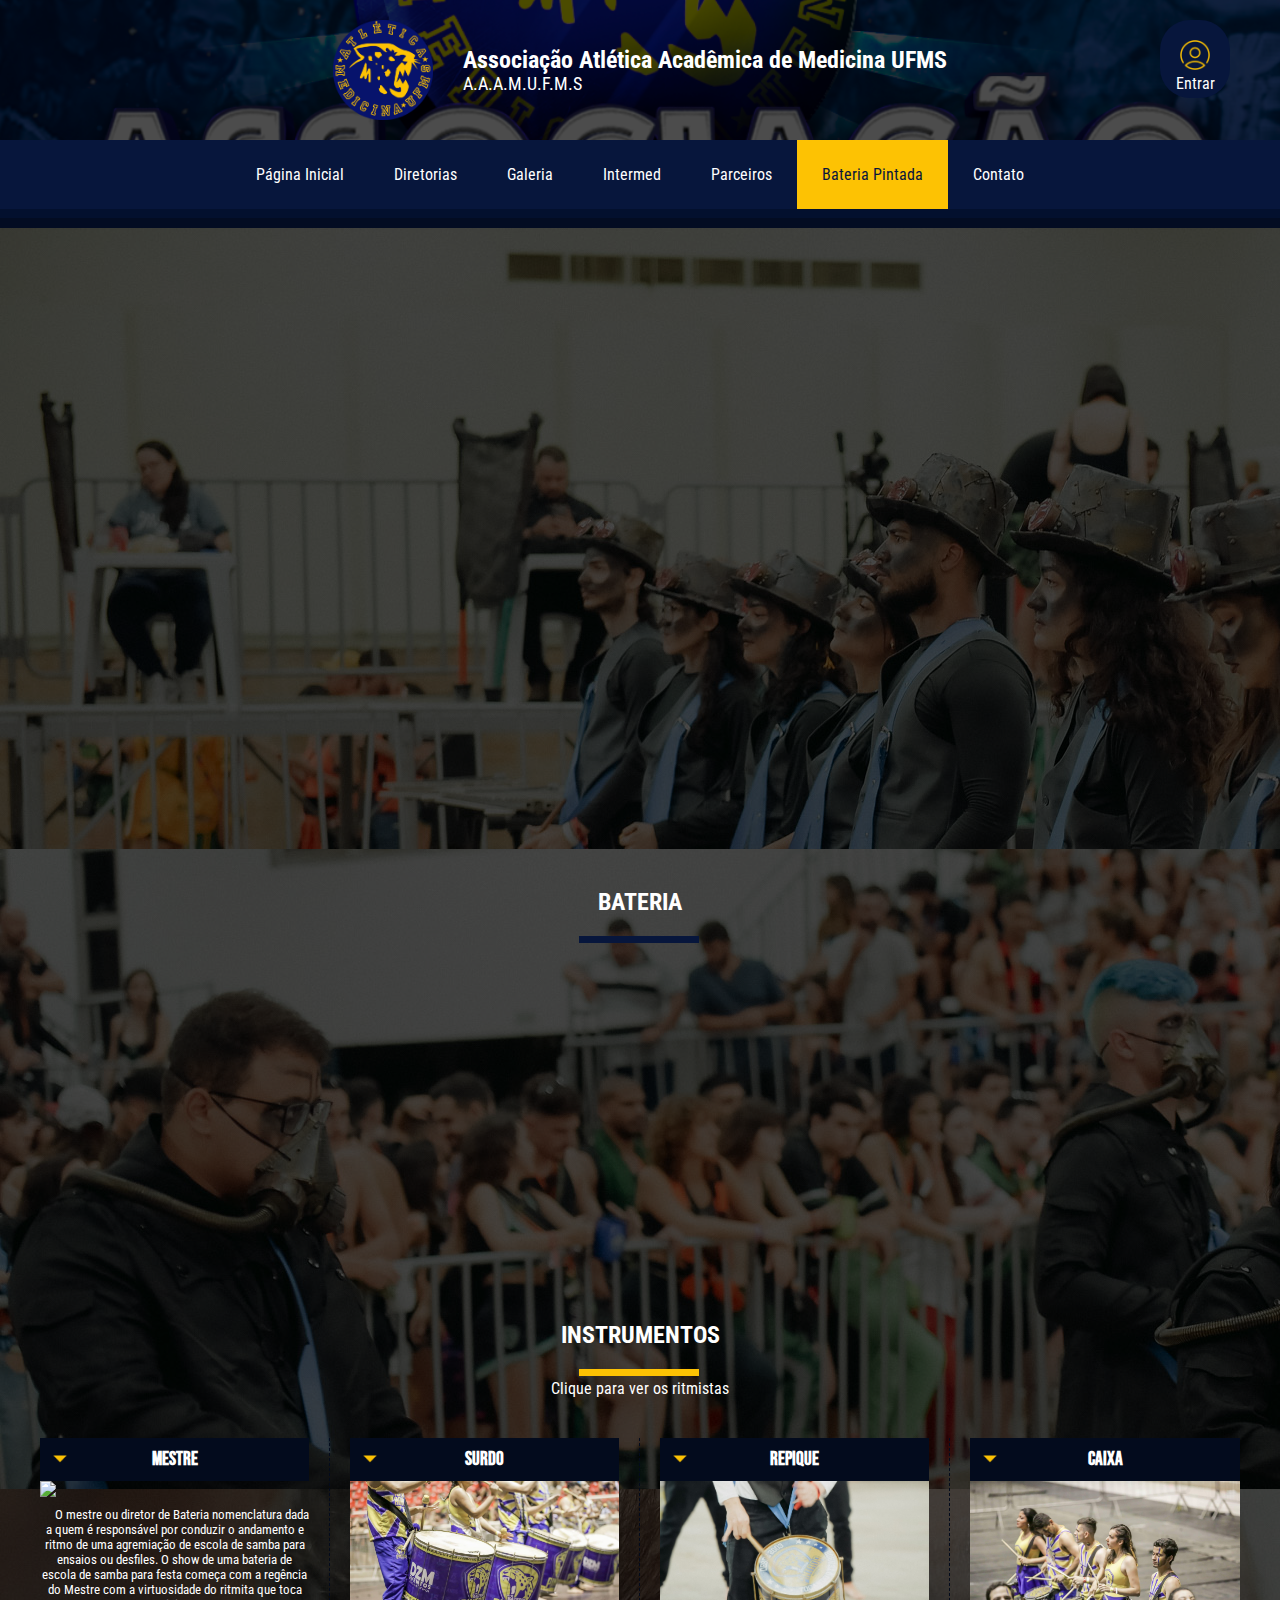
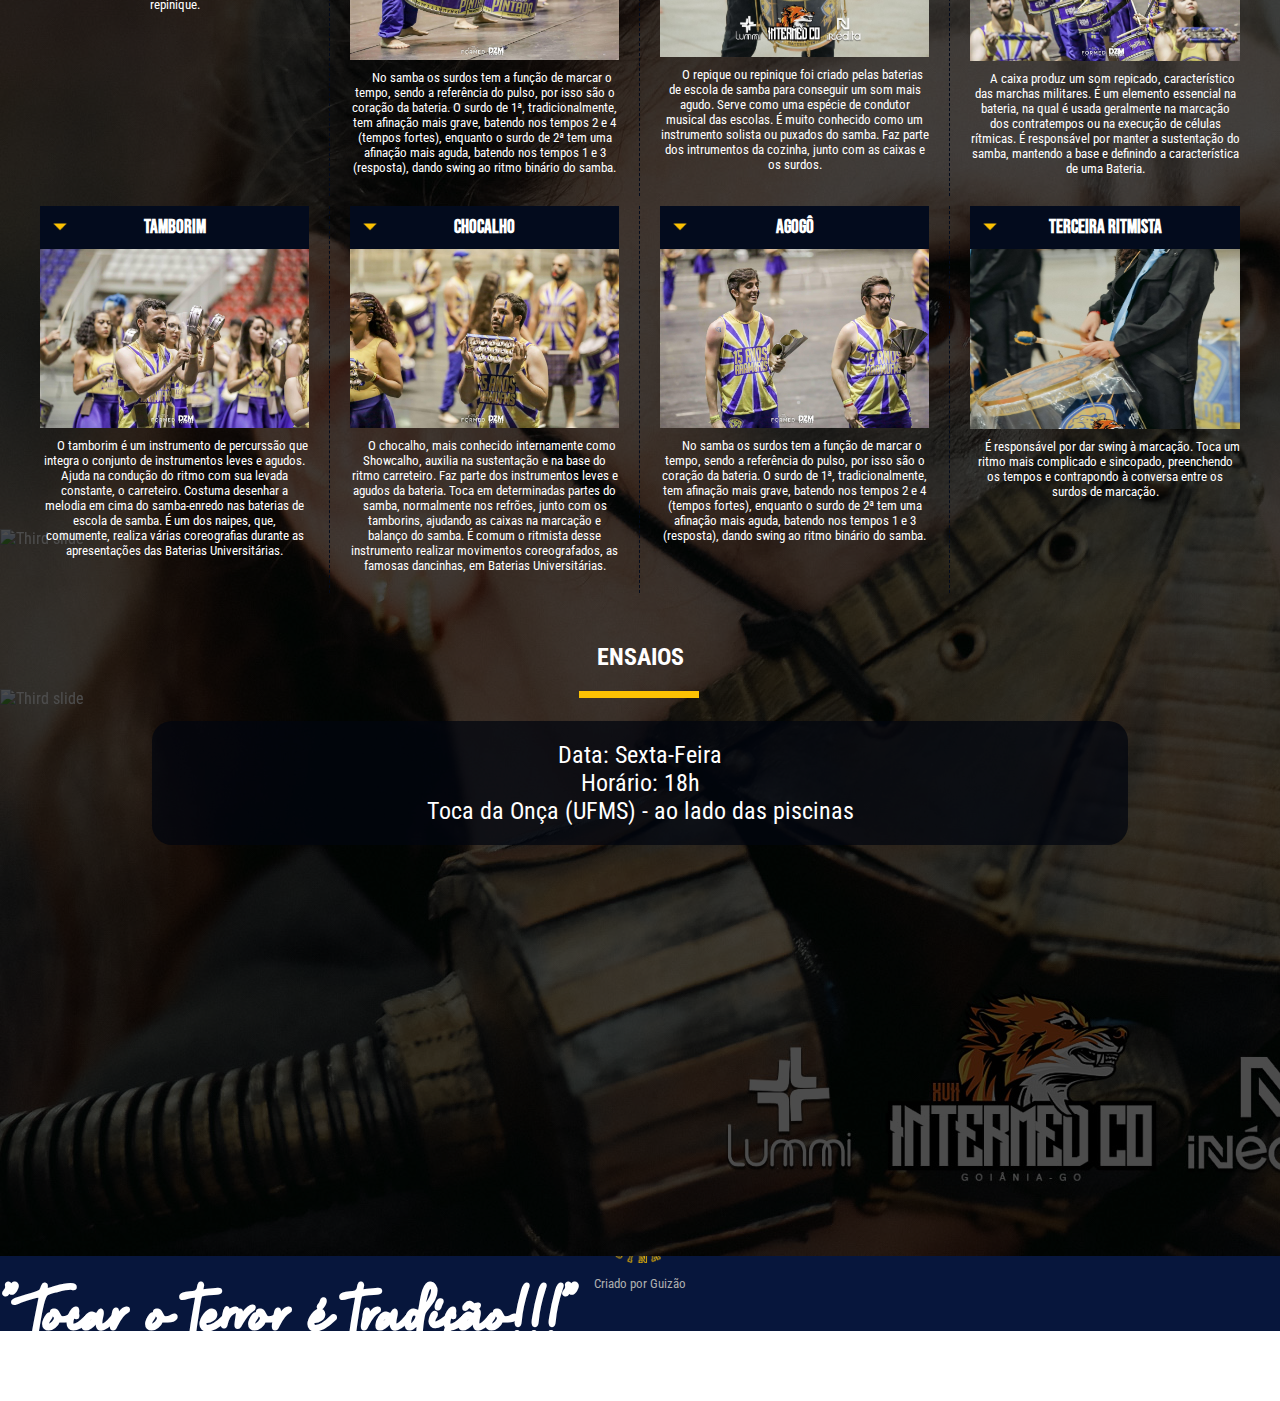
==== commit 05293b6c: "K" ====
--- a/bateria.html
+++ b/bateria.html
@@ -38,14 +38,14 @@
             <input type="checkbox" id="menu-buttom">
             <label for="menu-buttom" class="label-menu-buttom"><img src="icons/Menu_48px.png"></label>
         </div>
-        <div class="nav-box-menuLogin">
+        <a href="login.html"><div class="nav-box-menuLogin">
             <div class="foto-de-usuario">
                 <img src="icons/Male User_128px.png">
             </div> 
             <div class="nome-de-usuario">
-                <a><p>Entrar</p></a>
-            </div>
-        </div>
+                <p>Entrar</p>
+            </div>
+        </div></a>
         <div class="nav-box-titulo">
             <img class="navIconeAtletica" src="icons/Vetor Logo Atlética.png">
             <div class="navTitulos">
--- a/nav.css
+++ b/nav.css
@@ -53,6 +53,11 @@
     .nav-box-menuLogin {
         display: none !important;
     }
+    .linkLoginA
+    {
+        display: flex;
+        justify-content: center;
+    }
 
     .box-menu-buttom {
         background-color: rgba(2, 8, 24, 0.8);
@@ -193,7 +198,7 @@
 }
 
 .nav-box-menu {
-    background-color: #020818e6;
+    background-color: #07163c;
 
     justify-items: center;
     width: 100%;
